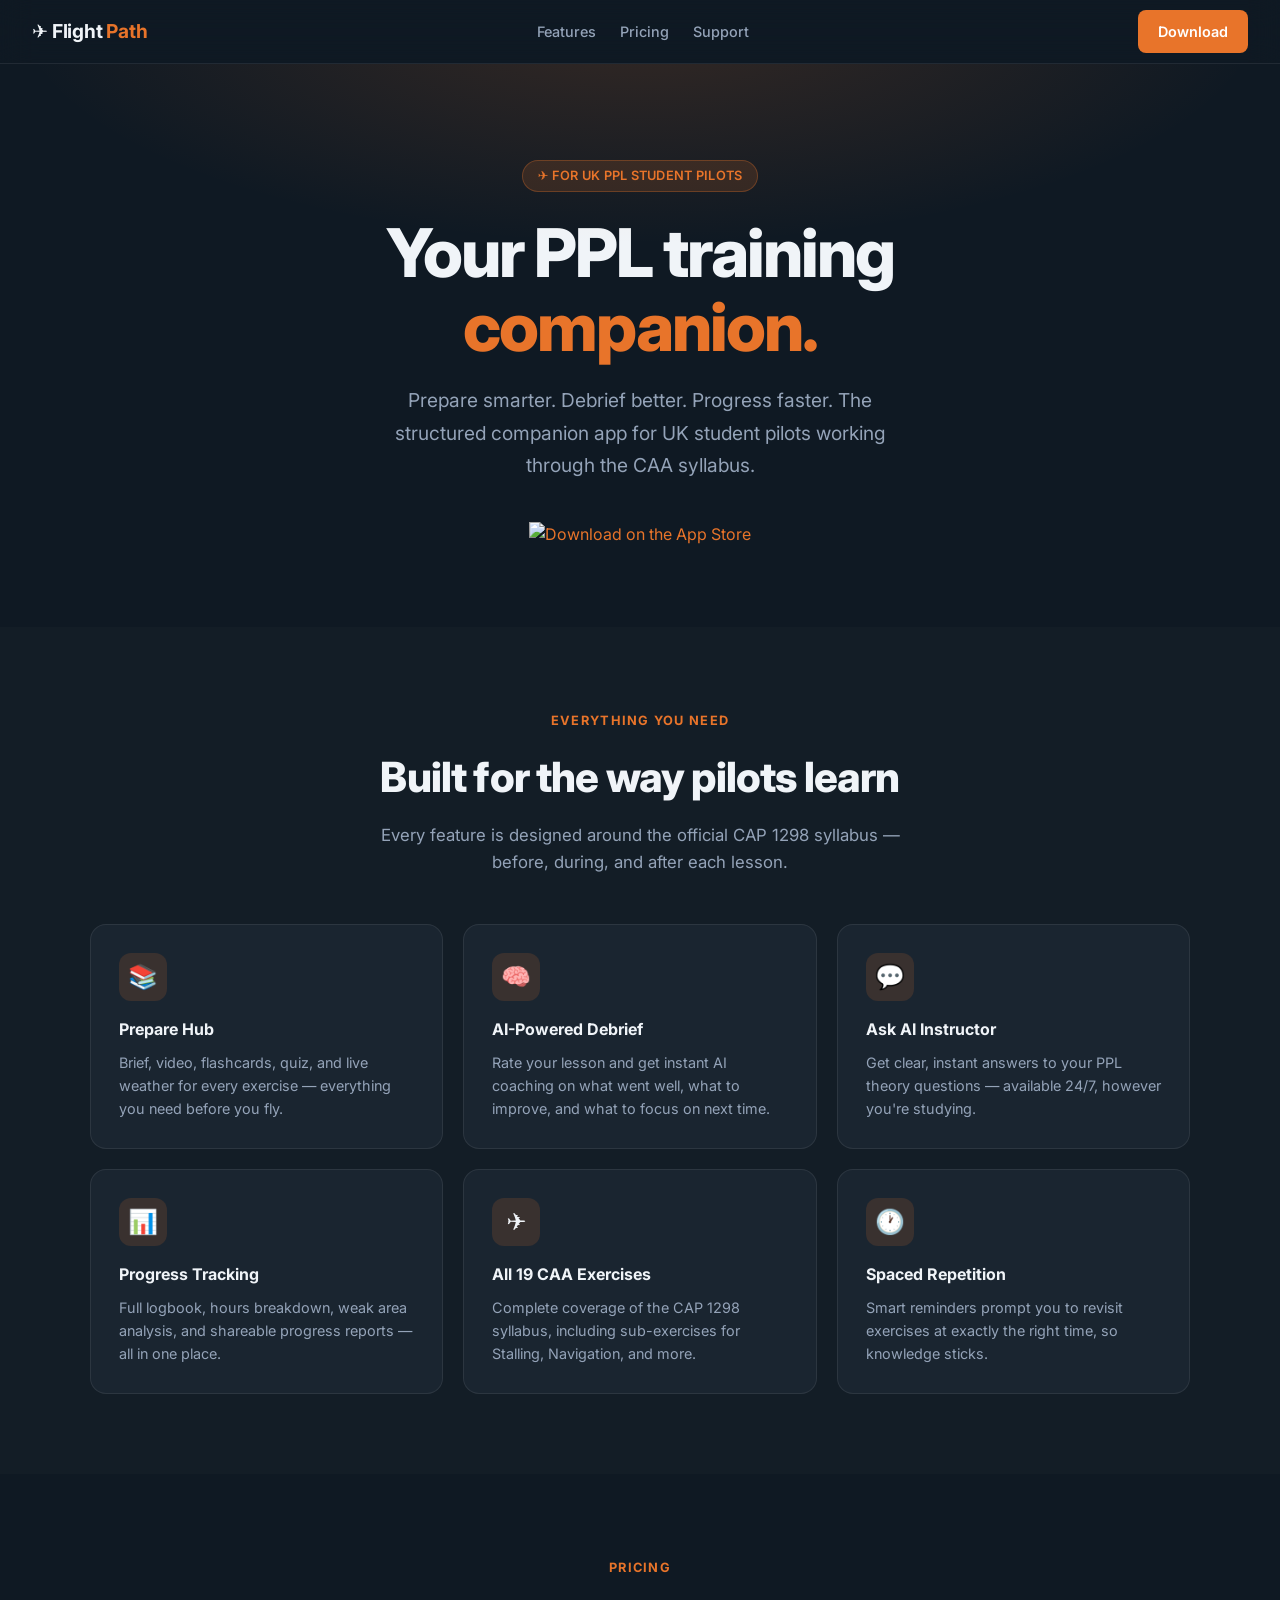
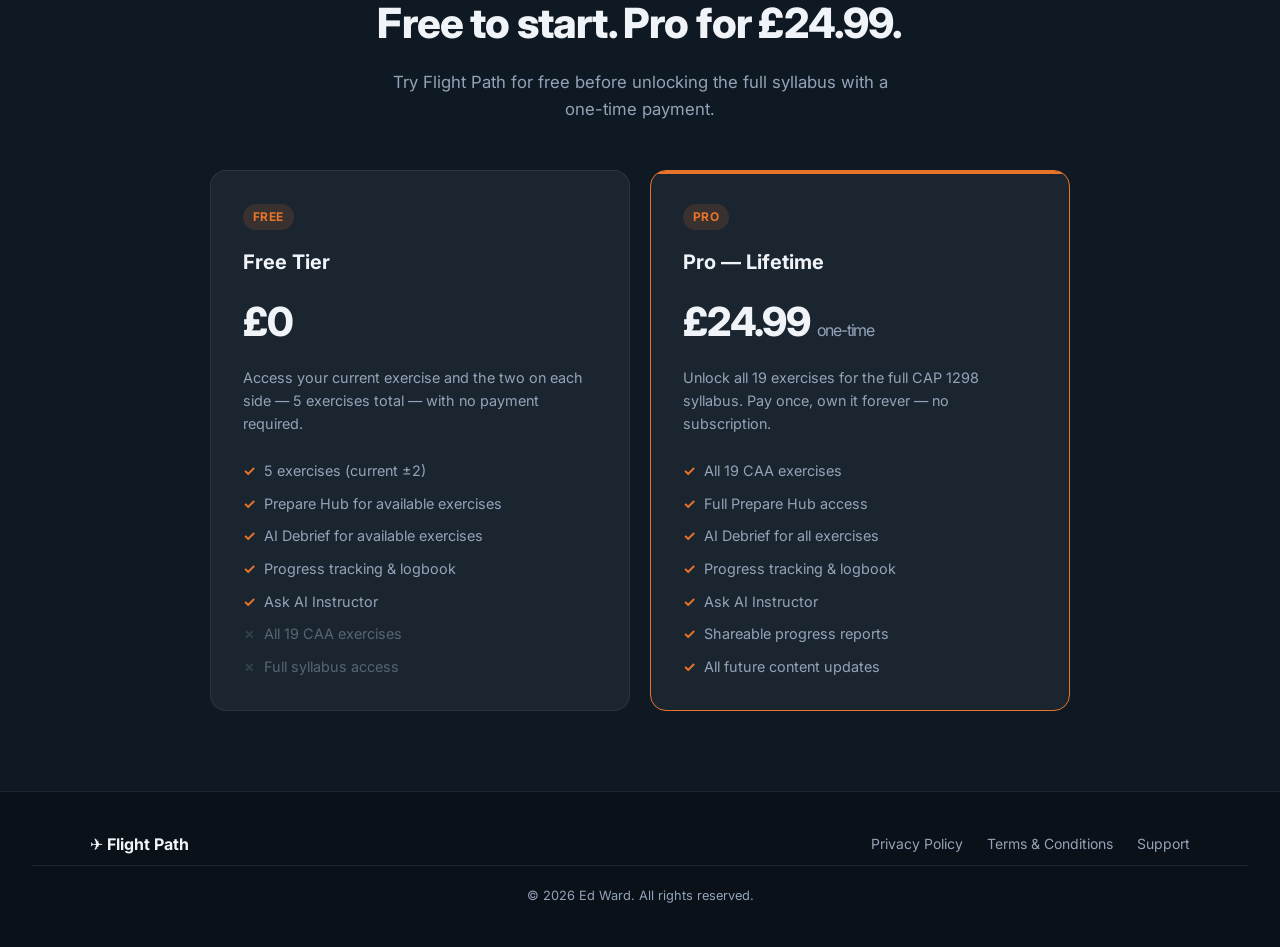
==== index.html @ ae114d5f "Initial website — landing page, privacy policy, terms, support Co-Authored-By: Claude Sonnet 4.6 <no" ====
<!DOCTYPE html>
<html lang="en">
<head>
  <meta charset="UTF-8">
  <meta name="viewport" content="width=device-width, initial-scale=1.0">
  <title>Flight Path — UK PPL Training Companion App</title>
  <meta name="description" content="The structured companion app for UK student pilots. Prepare smarter, debrief better, and progress faster through your PPL training.">
  <meta property="og:title" content="Flight Path — UK PPL Training Companion">
  <meta property="og:description" content="Prepare smarter. Debrief better. Progress faster. The app built for UK PPL student pilots.">
  <meta property="og:type" content="website">
  <meta property="og:url" content="https://getflightpath.app">
  <link rel="stylesheet" href="style.css">
</head>
<body>

  <!-- NAV -->
  <nav>
    <a href="/" class="nav-logo">&#9992; Flight <span>Path</span></a>
    <ul class="nav-links">
      <li><a href="#features">Features</a></li>
      <li><a href="#pricing">Pricing</a></li>
      <li><a href="support.html">Support</a></li>
    </ul>
    <div class="nav-actions">
      <a href="#" class="btn btn-primary">Download</a>
    </div>
  </nav>

  <!-- HERO -->
  <section class="hero">
    <div class="hero-badge">&#9992; For UK PPL Student Pilots</div>
    <h1>Your PPL training<br><em>companion.</em></h1>
    <p>Prepare smarter. Debrief better. Progress faster. The structured companion app for UK student pilots working through the CAA syllabus.</p>
    <div class="hero-actions">
      <a href="#" class="app-store-badge" aria-label="Download on the App Store">
        <img
          src="https://developer.apple.com/assets/elements/badges/download-on-the-app-store.svg"
          alt="Download on the App Store"
        >
      </a>
    </div>
  </section>

  <!-- FEATURES -->
  <section class="features" id="features">
    <div class="section-header">
      <span class="section-label">Everything you need</span>
      <h2>Built for the way pilots learn</h2>
      <p>Every feature is designed around the official CAP 1298 syllabus — before, during, and after each lesson.</p>
    </div>
    <div class="features-grid">

      <div class="feature-card">
        <div class="feature-icon">&#128218;</div>
        <h3>Prepare Hub</h3>
        <p>Brief, video, flashcards, quiz, and live weather for every exercise — everything you need before you fly.</p>
      </div>

      <div class="feature-card">
        <div class="feature-icon">&#129504;</div>
        <h3>AI-Powered Debrief</h3>
        <p>Rate your lesson and get instant AI coaching on what went well, what to improve, and what to focus on next time.</p>
      </div>

      <div class="feature-card">
        <div class="feature-icon">&#128172;</div>
        <h3>Ask AI Instructor</h3>
        <p>Get clear, instant answers to your PPL theory questions — available 24/7, however you're studying.</p>
      </div>

      <div class="feature-card">
        <div class="feature-icon">&#128202;</div>
        <h3>Progress Tracking</h3>
        <p>Full logbook, hours breakdown, weak area analysis, and shareable progress reports — all in one place.</p>
      </div>

      <div class="feature-card">
        <div class="feature-icon">&#9992;</div>
        <h3>All 19 CAA Exercises</h3>
        <p>Complete coverage of the CAP 1298 syllabus, including sub-exercises for Stalling, Navigation, and more.</p>
      </div>

      <div class="feature-card">
        <div class="feature-icon">&#128336;</div>
        <h3>Spaced Repetition</h3>
        <p>Smart reminders prompt you to revisit exercises at exactly the right time, so knowledge sticks.</p>
      </div>

    </div>
  </section>

  <!-- PRICING -->
  <section id="pricing">
    <div class="section-header">
      <span class="section-label">Pricing</span>
      <h2>Free to start. Pro for £24.99.</h2>
      <p>Try Flight Path for free before unlocking the full syllabus with a one-time payment.</p>
    </div>
    <div class="pricing-container">

      <div class="pricing-card">
        <div class="pricing-tag">Free</div>
        <h3>Free Tier</h3>
        <div class="pricing-price">£0 <span></span></div>
        <p class="pricing-desc">Access your current exercise and the two on each side — 5 exercises total — with no payment required.</p>
        <ul class="pricing-features">
          <li>5 exercises (current &#177;2)</li>
          <li>Prepare Hub for available exercises</li>
          <li>AI Debrief for available exercises</li>
          <li>Progress tracking &amp; logbook</li>
          <li>Ask AI Instructor</li>
          <li class="muted">All 19 CAA exercises</li>
          <li class="muted">Full syllabus access</li>
        </ul>
      </div>

      <div class="pricing-card featured">
        <div class="pricing-tag">Pro</div>
        <h3>Pro — Lifetime</h3>
        <div class="pricing-price">£24.99 <span>one-time</span></div>
        <p class="pricing-desc">Unlock all 19 exercises for the full CAP 1298 syllabus. Pay once, own it forever — no subscription.</p>
        <ul class="pricing-features">
          <li>All 19 CAA exercises</li>
          <li>Full Prepare Hub access</li>
          <li>AI Debrief for all exercises</li>
          <li>Progress tracking &amp; logbook</li>
          <li>Ask AI Instructor</li>
          <li>Shareable progress reports</li>
          <li>All future content updates</li>
        </ul>
      </div>

    </div>
  </section>

  <!-- FOOTER -->
  <footer>
    <div class="footer-inner">
      <a href="/" class="footer-logo">&#9992; Flight Path</a>
      <div class="footer-links">
        <a href="privacy.html">Privacy Policy</a>
        <a href="terms.html">Terms &amp; Conditions</a>
        <a href="support.html">Support</a>
      </div>
    </div>
    <p class="footer-copy">&#169; 2026 Ed Ward. All rights reserved.</p>
  </footer>

</body>
</html>
---- style.css ----
@import url('https://fonts.googleapis.com/css2?family=Inter:wght@300;400;500;600;700;800&display=swap');

*, *::before, *::after {
  box-sizing: border-box;
  margin: 0;
  padding: 0;
}

:root {
  --orange: #E8742A;
  --orange-light: #F0893D;
  --orange-dim: rgba(232, 116, 42, 0.15);
  --bg: #0F1923;
  --bg-card: #1A2530;
  --bg-card-hover: #1F2D3D;
  --text-primary: #F0F4F8;
  --text-secondary: #94A3B8;
  --border: rgba(255, 255, 255, 0.08);
  --radius-card: 16px;
  --radius-btn: 8px;
}

html {
  scroll-behavior: smooth;
}

body {
  font-family: 'Inter', system-ui, sans-serif;
  background-color: var(--bg);
  color: var(--text-primary);
  line-height: 1.6;
  -webkit-font-smoothing: antialiased;
}

a {
  color: var(--orange);
  text-decoration: none;
}

a:hover {
  text-decoration: underline;
}

/* ─── NAV ─────────────────────────────────────────────── */

nav {
  position: sticky;
  top: 0;
  z-index: 100;
  display: flex;
  align-items: center;
  justify-content: space-between;
  padding: 0 2rem;
  height: 64px;
  background: rgba(15, 25, 35, 0.8);
  backdrop-filter: blur(16px);
  -webkit-backdrop-filter: blur(16px);
  border-bottom: 1px solid var(--border);
}

.nav-logo {
  font-size: 1.2rem;
  font-weight: 700;
  color: var(--text-primary);
  text-decoration: none;
  letter-spacing: -0.01em;
}

.nav-logo span {
  color: var(--orange);
}

.nav-actions {
  display: flex;
  align-items: center;
  gap: 1rem;
}

.nav-links {
  display: flex;
  gap: 1.5rem;
  list-style: none;
}

.nav-links a {
  color: var(--text-secondary);
  font-size: 0.9rem;
  font-weight: 500;
  transition: color 0.2s;
  text-decoration: none;
}

.nav-links a:hover {
  color: var(--text-primary);
  text-decoration: none;
}

/* ─── BUTTONS ─────────────────────────────────────────── */

.btn {
  display: inline-flex;
  align-items: center;
  gap: 0.5rem;
  padding: 0.6rem 1.25rem;
  border-radius: var(--radius-btn);
  font-family: 'Inter', sans-serif;
  font-weight: 600;
  font-size: 0.9rem;
  cursor: pointer;
  transition: all 0.2s ease;
  text-decoration: none;
  border: none;
}

.btn-primary {
  background: var(--orange);
  color: #fff;
}

.btn-primary:hover {
  background: var(--orange-light);
  transform: translateY(-1px);
  text-decoration: none;
  color: #fff;
}

.btn-outline {
  background: transparent;
  color: var(--text-primary);
  border: 1px solid var(--border);
}

.btn-outline:hover {
  background: var(--bg-card);
  text-decoration: none;
}

/* ─── HERO ────────────────────────────────────────────── */

.hero {
  position: relative;
  padding: 6rem 2rem 5rem;
  text-align: center;
  overflow: hidden;
}

.hero::before {
  content: '';
  position: absolute;
  inset: 0;
  background: radial-gradient(ellipse 70% 60% at 50% -10%, rgba(232, 116, 42, 0.18) 0%, transparent 70%);
  pointer-events: none;
}

.hero-badge {
  display: inline-flex;
  align-items: center;
  gap: 0.4rem;
  background: var(--orange-dim);
  color: var(--orange);
  border: 1px solid rgba(232, 116, 42, 0.3);
  border-radius: 100px;
  padding: 0.3rem 0.9rem;
  font-size: 0.8rem;
  font-weight: 600;
  letter-spacing: 0.02em;
  text-transform: uppercase;
  margin-bottom: 1.5rem;
}

.hero h1 {
  font-size: clamp(2.4rem, 6vw, 4.2rem);
  font-weight: 800;
  letter-spacing: -0.03em;
  line-height: 1.1;
  margin-bottom: 1.25rem;
  color: var(--text-primary);
}

.hero h1 em {
  font-style: normal;
  color: var(--orange);
}

.hero p {
  font-size: clamp(1rem, 2.5vw, 1.2rem);
  color: var(--text-secondary);
  max-width: 540px;
  margin: 0 auto 2.5rem;
  line-height: 1.7;
}

.hero-actions {
  display: flex;
  align-items: center;
  justify-content: center;
  gap: 1rem;
  flex-wrap: wrap;
}

.app-store-badge {
  display: inline-block;
  transition: transform 0.2s, opacity 0.2s;
}

.app-store-badge:hover {
  transform: translateY(-2px);
  opacity: 0.9;
}

.app-store-badge img {
  height: 52px;
}

/* ─── SECTIONS ────────────────────────────────────────── */

section {
  padding: 5rem 2rem;
}

.section-header {
  text-align: center;
  margin-bottom: 3rem;
}

.section-label {
  display: inline-block;
  color: var(--orange);
  font-size: 0.8rem;
  font-weight: 700;
  letter-spacing: 0.1em;
  text-transform: uppercase;
  margin-bottom: 0.75rem;
}

.section-header h2 {
  font-size: clamp(1.8rem, 4vw, 2.6rem);
  font-weight: 800;
  letter-spacing: -0.02em;
  margin-bottom: 0.75rem;
}

.section-header p {
  color: var(--text-secondary);
  font-size: 1.05rem;
  max-width: 520px;
  margin: 0 auto;
}

/* ─── FEATURES ────────────────────────────────────────── */

.features {
  background: rgba(255, 255, 255, 0.015);
}

.features-grid {
  display: grid;
  grid-template-columns: repeat(3, 1fr);
  gap: 1.25rem;
  max-width: 1100px;
  margin: 0 auto;
}

.feature-card {
  background: var(--bg-card);
  border: 1px solid var(--border);
  border-radius: var(--radius-card);
  padding: 1.75rem;
  transition: background 0.2s, transform 0.2s, border-color 0.2s;
}

.feature-card:hover {
  background: var(--bg-card-hover);
  transform: translateY(-3px);
  border-color: rgba(232, 116, 42, 0.25);
}

.feature-icon {
  width: 48px;
  height: 48px;
  background: var(--orange-dim);
  border-radius: 12px;
  display: flex;
  align-items: center;
  justify-content: center;
  font-size: 1.5rem;
  margin-bottom: 1rem;
}

.feature-card h3 {
  font-size: 1rem;
  font-weight: 700;
  margin-bottom: 0.5rem;
  color: var(--text-primary);
}

.feature-card p {
  font-size: 0.9rem;
  color: var(--text-secondary);
  line-height: 1.6;
}

/* ─── PRICING ─────────────────────────────────────────── */

.pricing-container {
  max-width: 860px;
  margin: 0 auto;
  display: grid;
  grid-template-columns: 1fr 1fr;
  gap: 1.25rem;
}

.pricing-card {
  background: var(--bg-card);
  border: 1px solid var(--border);
  border-radius: var(--radius-card);
  padding: 2rem;
}

.pricing-card.featured {
  border-color: var(--orange);
  position: relative;
  overflow: hidden;
}

.pricing-card.featured::before {
  content: '';
  position: absolute;
  top: 0;
  left: 0;
  right: 0;
  height: 3px;
  background: var(--orange);
}

.pricing-tag {
  display: inline-block;
  background: var(--orange-dim);
  color: var(--orange);
  font-size: 0.75rem;
  font-weight: 700;
  padding: 0.2rem 0.6rem;
  border-radius: 100px;
  margin-bottom: 1rem;
  letter-spacing: 0.05em;
  text-transform: uppercase;
}

.pricing-card h3 {
  font-size: 1.25rem;
  font-weight: 700;
  margin-bottom: 0.25rem;
}

.pricing-price {
  font-size: 2.5rem;
  font-weight: 800;
  letter-spacing: -0.03em;
  color: var(--text-primary);
  margin: 0.75rem 0;
}

.pricing-price span {
  font-size: 1rem;
  font-weight: 400;
  color: var(--text-secondary);
}

.pricing-desc {
  color: var(--text-secondary);
  font-size: 0.9rem;
  margin-bottom: 1.5rem;
  line-height: 1.6;
}

.pricing-features {
  list-style: none;
  display: flex;
  flex-direction: column;
  gap: 0.6rem;
}

.pricing-features li {
  font-size: 0.9rem;
  color: var(--text-secondary);
  display: flex;
  align-items: center;
  gap: 0.5rem;
}

.pricing-features li::before {
  content: '✓';
  color: var(--orange);
  font-weight: 700;
  flex-shrink: 0;
}

.pricing-features li.muted::before {
  content: '✗';
  color: var(--text-secondary);
  opacity: 0.4;
}

.pricing-features li.muted {
  opacity: 0.5;
}

/* ─── FOOTER ──────────────────────────────────────────── */

footer {
  background: #0A1119;
  border-top: 1px solid var(--border);
  padding: 2.5rem 2rem;
}

.footer-inner {
  max-width: 1100px;
  margin: 0 auto;
  display: flex;
  align-items: center;
  justify-content: space-between;
  flex-wrap: wrap;
  gap: 1.25rem;
}

.footer-logo {
  font-size: 1rem;
  font-weight: 700;
  color: var(--text-primary);
  text-decoration: none;
}

.footer-links {
  display: flex;
  gap: 1.5rem;
  flex-wrap: wrap;
}

.footer-links a {
  color: var(--text-secondary);
  font-size: 0.875rem;
  text-decoration: none;
  transition: color 0.2s;
}

.footer-links a:hover {
  color: var(--text-primary);
}

.footer-copy {
  color: var(--text-secondary);
  font-size: 0.8rem;
  width: 100%;
  text-align: center;
  padding-top: 1.25rem;
  border-top: 1px solid var(--border);
  margin-top: 0.5rem;
}

/* ─── LEGAL PAGES ─────────────────────────────────────── */

.legal-page {
  max-width: 720px;
  margin: 0 auto;
  padding: 4rem 2rem 6rem;
}

.legal-page h1 {
  font-size: 2rem;
  font-weight: 800;
  letter-spacing: -0.02em;
  margin-bottom: 0.5rem;
}

.legal-page .last-updated {
  color: var(--text-secondary);
  font-size: 0.875rem;
  margin-bottom: 2.5rem;
  display: block;
}

.legal-page h2 {
  font-size: 1.15rem;
  font-weight: 700;
  margin: 2.25rem 0 0.75rem;
  color: var(--text-primary);
}

.legal-page p,
.legal-page li {
  font-size: 0.95rem;
  color: var(--text-secondary);
  line-height: 1.8;
  margin-bottom: 0.75rem;
}

.legal-page ul,
.legal-page ol {
  padding-left: 1.5rem;
}

.legal-page ul li,
.legal-page ol li {
  margin-bottom: 0.4rem;
}

.legal-page a {
  color: var(--orange);
}

/* ─── SUPPORT PAGE ────────────────────────────────────── */

.faq-list {
  display: flex;
  flex-direction: column;
  gap: 1rem;
  margin-top: 1.5rem;
}

.faq-item {
  background: var(--bg-card);
  border: 1px solid var(--border);
  border-radius: var(--radius-card);
  padding: 1.5rem;
}

.faq-item h3 {
  font-size: 0.95rem;
  font-weight: 600;
  color: var(--text-primary);
  margin-bottom: 0.5rem;
}

.faq-item p {
  font-size: 0.9rem;
  color: var(--text-secondary);
  line-height: 1.7;
  margin-bottom: 0;
}

/* ─── RESPONSIVE ──────────────────────────────────────── */

@media (max-width: 900px) {
  .features-grid {
    grid-template-columns: repeat(2, 1fr);
  }
}

@media (max-width: 640px) {
  nav {
    padding: 0 1.25rem;
  }

  .nav-links {
    display: none;
  }

  .hero {
    padding: 4rem 1.25rem 3.5rem;
  }

  section {
    padding: 3.5rem 1.25rem;
  }

  .features-grid {
    grid-template-columns: 1fr;
  }

  .pricing-container {
    grid-template-columns: 1fr;
  }

  .footer-inner {
    flex-direction: column;
    align-items: flex-start;
    gap: 1rem;
  }

  .legal-page {
    padding: 2.5rem 1.25rem 4rem;
  }
}
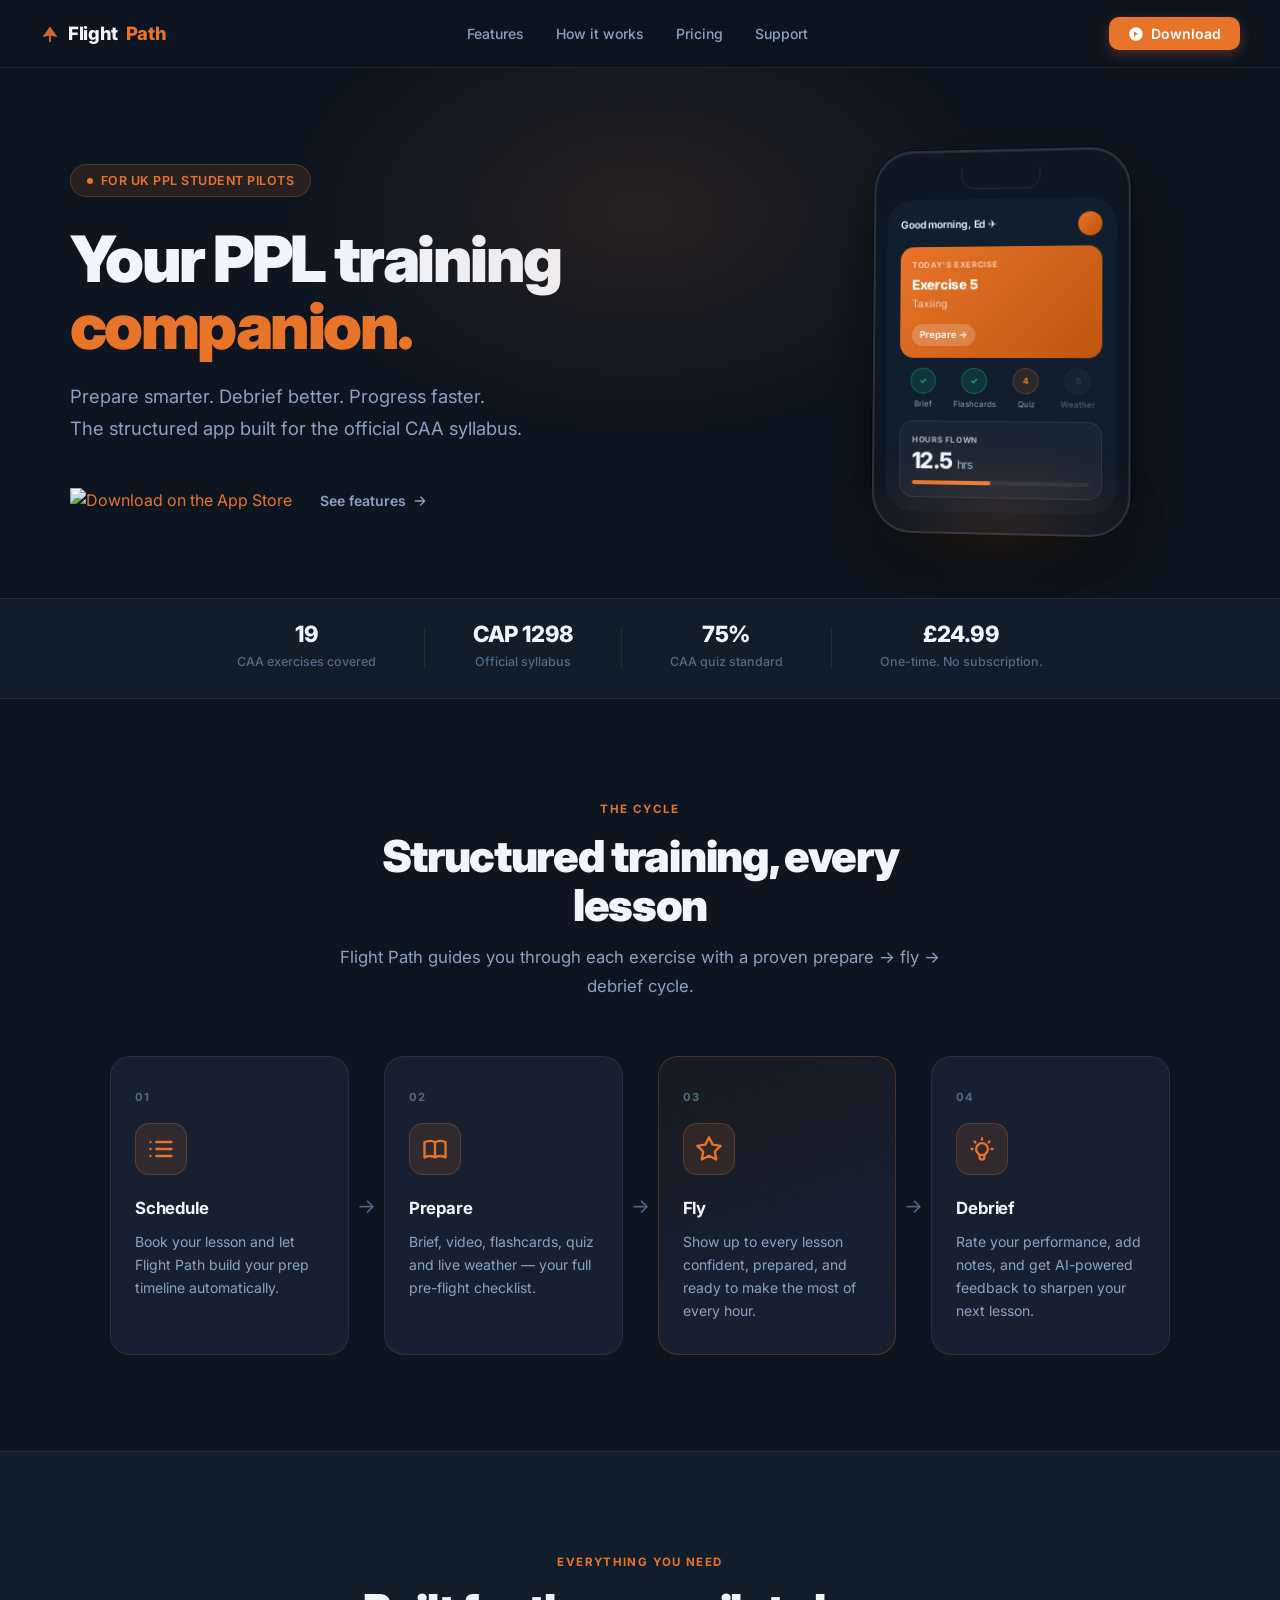
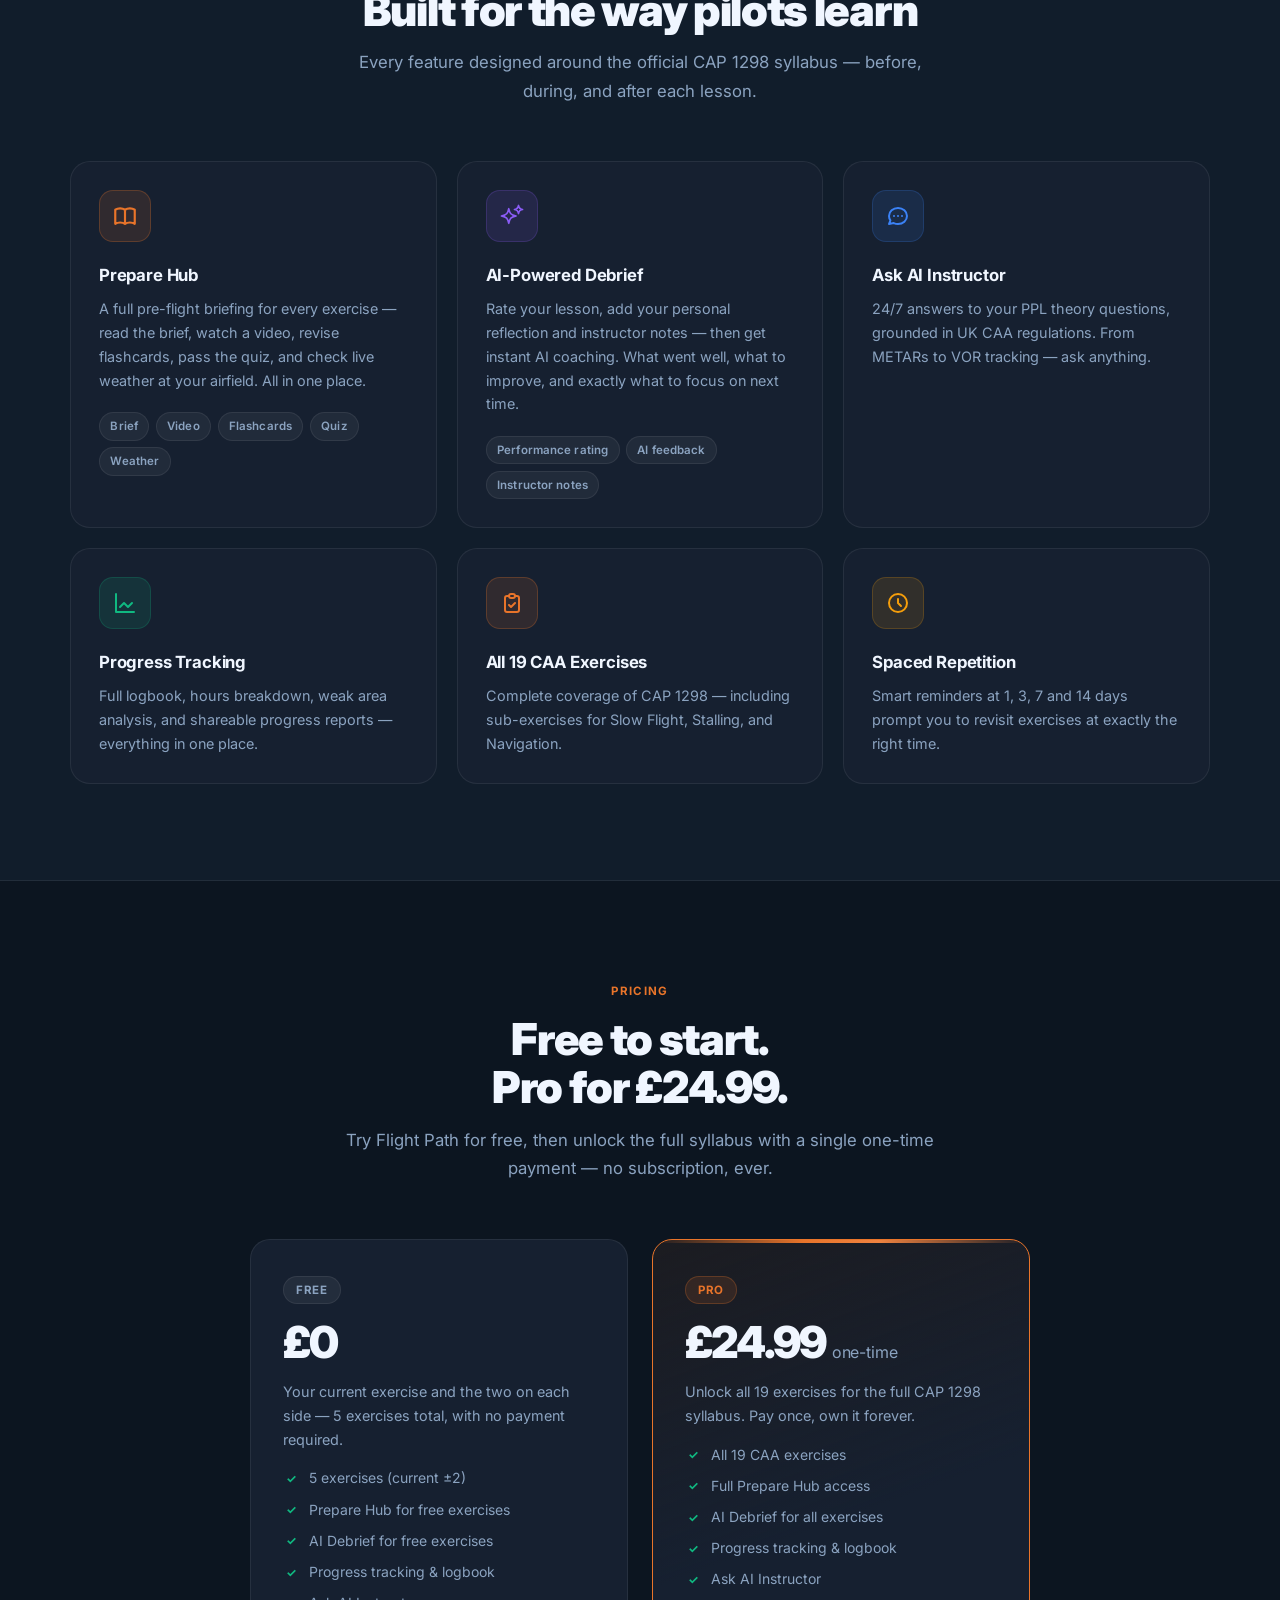
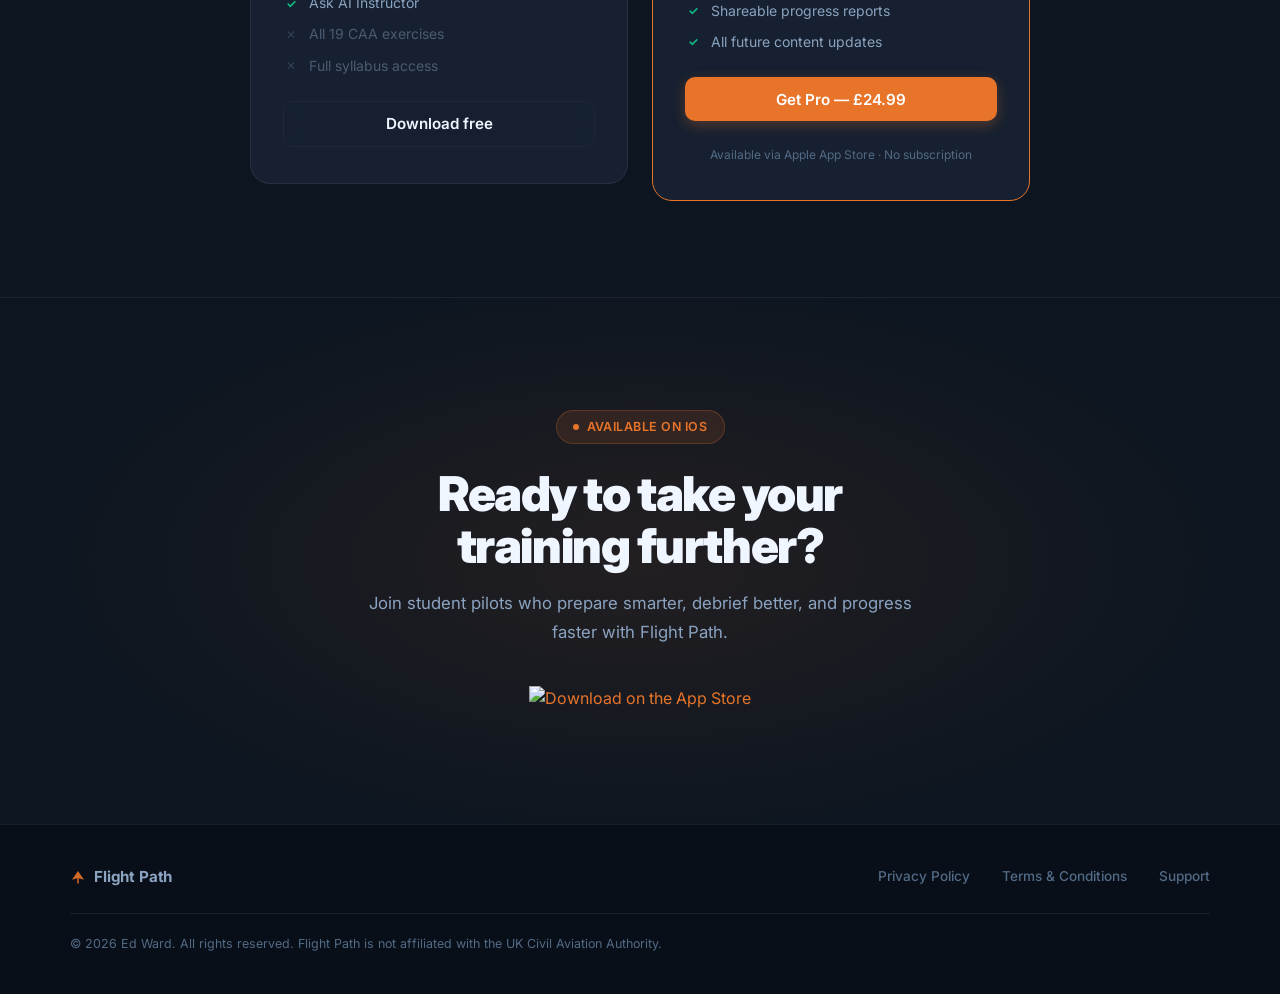
==== commit 5ab04125: "Redesign: premium landing page with phone mockup, stats bar, how-it-works, enhanced CSS Co-Authored-" ====
--- a/index.html
+++ b/index.html
@@ -4,146 +4,324 @@
   <meta charset="UTF-8">
   <meta name="viewport" content="width=device-width, initial-scale=1.0">
   <title>Flight Path — UK PPL Training Companion App</title>
-  <meta name="description" content="The structured companion app for UK student pilots. Prepare smarter, debrief better, and progress faster through your PPL training.">
+  <meta name="description" content="The structured companion app for UK PPL student pilots. Prepare smarter, debrief better, and progress faster through your CAA training.">
   <meta property="og:title" content="Flight Path — UK PPL Training Companion">
   <meta property="og:description" content="Prepare smarter. Debrief better. Progress faster. The app built for UK PPL student pilots.">
   <meta property="og:type" content="website">
   <meta property="og:url" content="https://getflightpath.app">
+  <link rel="preconnect" href="https://fonts.googleapis.com">
+  <link rel="preconnect" href="https://fonts.gstatic.com" crossorigin>
+  <link href="https://fonts.googleapis.com/css2?family=Inter:wght@300;400;500;600;700;800;900&display=swap" rel="stylesheet">
   <link rel="stylesheet" href="style.css">
 </head>
 <body>
 
-  <!-- NAV -->
+  <!-- ── NAV ─────────────────────────────────────────────── -->
   <nav>
-    <a href="/" class="nav-logo">&#9992; Flight <span>Path</span></a>
+    <a href="/" class="nav-logo">
+      <svg width="20" height="20" viewBox="0 0 24 24" fill="none" xmlns="http://www.w3.org/2000/svg"><path d="M21 16L12 3L3 16L12 13.5L21 16Z" fill="currentColor" opacity="0.9"/><path d="M12 13.5V21" stroke="currentColor" stroke-width="2" stroke-linecap="round"/></svg>
+      Flight<span>Path</span>
+    </a>
     <ul class="nav-links">
       <li><a href="#features">Features</a></li>
+      <li><a href="#how-it-works">How it works</a></li>
       <li><a href="#pricing">Pricing</a></li>
       <li><a href="support.html">Support</a></li>
     </ul>
     <div class="nav-actions">
-      <a href="#" class="btn btn-primary">Download</a>
+      <a href="#" class="btn btn-primary">
+        <svg width="16" height="16" viewBox="0 0 24 24" fill="none"><path d="M12 2C6.48 2 2 6.48 2 12s4.48 10 10 10 10-4.48 10-10S17.52 2 12 2zm-1 14H9V8l6 4-4 2z" fill="currentColor"/></svg>
+        Download
+      </a>
     </div>
   </nav>
 
-  <!-- HERO -->
+  <!-- ── HERO ────────────────────────────────────────────── -->
   <section class="hero">
-    <div class="hero-badge">&#9992; For UK PPL Student Pilots</div>
-    <h1>Your PPL training<br><em>companion.</em></h1>
-    <p>Prepare smarter. Debrief better. Progress faster. The structured companion app for UK student pilots working through the CAA syllabus.</p>
-    <div class="hero-actions">
-      <a href="#" class="app-store-badge" aria-label="Download on the App Store">
-        <img
-          src="https://developer.apple.com/assets/elements/badges/download-on-the-app-store.svg"
-          alt="Download on the App Store"
-        >
-      </a>
-    </div>
-  </section>
-
-  <!-- FEATURES -->
+    <div class="hero-glow"></div>
+    <div class="hero-inner">
+      <div class="hero-content">
+        <div class="hero-badge">
+          <span class="badge-dot"></span>
+          For UK PPL Student Pilots
+        </div>
+        <h1>Your PPL training<br><em>companion.</em></h1>
+        <p>Prepare smarter. Debrief better. Progress faster.<br>The structured app built for the official CAA syllabus.</p>
+        <div class="hero-actions">
+          <a href="#" class="app-store-badge" aria-label="Download on the App Store">
+            <img src="https://developer.apple.com/assets/elements/badges/download-on-the-app-store.svg" alt="Download on the App Store">
+          </a>
+          <a href="#features" class="btn btn-ghost">
+            See features
+            <svg width="16" height="16" viewBox="0 0 24 24" fill="none"><path d="M5 12h14M13 6l6 6-6 6" stroke="currentColor" stroke-width="2" stroke-linecap="round" stroke-linejoin="round"/></svg>
+          </a>
+        </div>
+      </div>
+      <div class="hero-phone">
+        <div class="phone-frame">
+          <div class="phone-notch"></div>
+          <div class="phone-screen">
+            <div class="phone-ui">
+              <div class="phone-header">
+                <span class="phone-greeting">Good morning, Ed ✈</span>
+                <div class="phone-avatar"></div>
+              </div>
+              <div class="phone-card orange">
+                <div class="phone-card-label">TODAY'S EXERCISE</div>
+                <div class="phone-card-title">Exercise 5</div>
+                <div class="phone-card-sub">Taxiing</div>
+                <div class="phone-pill">Prepare →</div>
+              </div>
+              <div class="phone-steps">
+                <div class="phone-step done">
+                  <div class="step-icon">✓</div>
+                  <span>Brief</span>
+                </div>
+                <div class="phone-step done">
+                  <div class="step-icon">✓</div>
+                  <span>Flashcards</span>
+                </div>
+                <div class="phone-step active">
+                  <div class="step-icon active">4</div>
+                  <span>Quiz</span>
+                </div>
+                <div class="phone-step">
+                  <div class="step-icon dim">5</div>
+                  <span>Weather</span>
+                </div>
+              </div>
+              <div class="phone-card dark">
+                <div class="phone-card-label">HOURS FLOWN</div>
+                <div class="phone-hours">12.5 <span>hrs</span></div>
+                <div class="phone-progress-bar"><div class="phone-progress-fill" style="width:45%"></div></div>
+              </div>
+            </div>
+          </div>
+        </div>
+        <div class="phone-glow"></div>
+      </div>
+    </div>
+  </section>
+
+  <!-- ── STATS BAR ───────────────────────────────────────── -->
+  <div class="stats-bar">
+    <div class="stats-inner">
+      <div class="stat">
+        <span class="stat-number">19</span>
+        <span class="stat-label">CAA exercises covered</span>
+      </div>
+      <div class="stat-divider"></div>
+      <div class="stat">
+        <span class="stat-number">CAP 1298</span>
+        <span class="stat-label">Official syllabus</span>
+      </div>
+      <div class="stat-divider"></div>
+      <div class="stat">
+        <span class="stat-number">75%</span>
+        <span class="stat-label">CAA quiz standard</span>
+      </div>
+      <div class="stat-divider"></div>
+      <div class="stat">
+        <span class="stat-number">£24.99</span>
+        <span class="stat-label">One-time. No subscription.</span>
+      </div>
+    </div>
+  </div>
+
+  <!-- ── HOW IT WORKS ────────────────────────────────────── -->
+  <section class="how-it-works" id="how-it-works">
+    <div class="section-header">
+      <span class="section-label">The cycle</span>
+      <h2>Structured training, every lesson</h2>
+      <p>Flight Path guides you through each exercise with a proven prepare → fly → debrief cycle.</p>
+    </div>
+    <div class="steps-row">
+      <div class="step-card">
+        <div class="step-number">01</div>
+        <div class="step-icon-wrap">
+          <svg width="28" height="28" viewBox="0 0 24 24" fill="none"><path d="M8 6h13M8 12h13M8 18h13M3 6h.01M3 12h.01M3 18h.01" stroke="currentColor" stroke-width="2" stroke-linecap="round"/></svg>
+        </div>
+        <h3>Schedule</h3>
+        <p>Book your lesson and let Flight Path build your prep timeline automatically.</p>
+      </div>
+      <div class="step-arrow">→</div>
+      <div class="step-card">
+        <div class="step-number">02</div>
+        <div class="step-icon-wrap">
+          <svg width="28" height="28" viewBox="0 0 24 24" fill="none"><path d="M12 6.25278V19.2528M12 6.25278C10.8321 5.47686 9.24649 5 7.5 5C5.75351 5 4.16789 5.47686 3 6.25278V19.2528C4.16789 18.4769 5.75351 18 7.5 18C9.24649 18 10.8321 18.4769 12 19.2528M12 6.25278C13.1679 5.47686 14.7535 5 16.5 5C18.2465 5 19.8321 5.47686 21 6.25278V19.2528C19.8321 18.4769 18.2465 18 16.5 18C14.7535 18 13.1679 18.4769 12 19.2528" stroke="currentColor" stroke-width="2" stroke-linecap="round" stroke-linejoin="round"/></svg>
+        </div>
+        <h3>Prepare</h3>
+        <p>Brief, video, flashcards, quiz and live weather — your full pre-flight checklist.</p>
+      </div>
+      <div class="step-arrow">→</div>
+      <div class="step-card highlighted">
+        <div class="step-number">03</div>
+        <div class="step-icon-wrap">
+          <svg width="28" height="28" viewBox="0 0 24 24" fill="none"><path d="M12 2L15.09 8.26L22 9.27L17 14.14L18.18 21.02L12 17.77L5.82 21.02L7 14.14L2 9.27L8.91 8.26L12 2Z" stroke="currentColor" stroke-width="2" stroke-linecap="round" stroke-linejoin="round"/></svg>
+        </div>
+        <h3>Fly</h3>
+        <p>Show up to every lesson confident, prepared, and ready to make the most of every hour.</p>
+      </div>
+      <div class="step-arrow">→</div>
+      <div class="step-card">
+        <div class="step-number">04</div>
+        <div class="step-icon-wrap">
+          <svg width="28" height="28" viewBox="0 0 24 24" fill="none"><path d="M9.663 17h4.673M12 3v1m6.364 1.636-.707.707M21 12h-1M4 12H3m3.343-5.657-.707-.707m2.828 9.9a5 5 0 117.072 0l-.548.547A3.374 3.374 0 0014 18.469V19a2 2 0 11-4 0v-.531c0-.895-.356-1.754-.988-2.386l-.548-.547z" stroke="currentColor" stroke-width="2" stroke-linecap="round" stroke-linejoin="round"/></svg>
+        </div>
+        <h3>Debrief</h3>
+        <p>Rate your performance, add notes, and get AI-powered feedback to sharpen your next lesson.</p>
+      </div>
+    </div>
+  </section>
+
+  <!-- ── FEATURES ────────────────────────────────────────── -->
   <section class="features" id="features">
     <div class="section-header">
       <span class="section-label">Everything you need</span>
       <h2>Built for the way pilots learn</h2>
-      <p>Every feature is designed around the official CAP 1298 syllabus — before, during, and after each lesson.</p>
+      <p>Every feature designed around the official CAP 1298 syllabus — before, during, and after each lesson.</p>
     </div>
     <div class="features-grid">
 
+      <div class="feature-card large">
+        <div class="feature-icon-wrap orange">
+          <svg width="26" height="26" viewBox="0 0 24 24" fill="none"><path d="M12 6.25278V19.2528M12 6.25278C10.8321 5.47686 9.24649 5 7.5 5C5.75351 5 4.16789 5.47686 3 6.25278V19.2528C4.16789 18.4769 5.75351 18 7.5 18C9.24649 18 10.8321 18.4769 12 19.2528M12 6.25278C13.1679 5.47686 14.7535 5 16.5 5C18.2465 5 19.8321 5.47686 21 6.25278V19.2528C19.8321 18.4769 18.2465 18 16.5 18C14.7535 18 13.1679 18.4769 12 19.2528" stroke="currentColor" stroke-width="2" stroke-linecap="round" stroke-linejoin="round"/></svg>
+        </div>
+        <h3>Prepare Hub</h3>
+        <p>A full pre-flight briefing for every exercise — read the brief, watch a video, revise flashcards, pass the quiz, and check live weather at your airfield. All in one place.</p>
+        <div class="feature-pills">
+          <span class="pill">Brief</span>
+          <span class="pill">Video</span>
+          <span class="pill">Flashcards</span>
+          <span class="pill">Quiz</span>
+          <span class="pill">Weather</span>
+        </div>
+      </div>
+
+      <div class="feature-card large">
+        <div class="feature-icon-wrap purple">
+          <svg width="26" height="26" viewBox="0 0 24 24" fill="none"><path d="M9.813 15.904L9 18.75l-.813-2.846a4.5 4.5 0 00-3.09-3.09L2.25 12l2.846-.813a4.5 4.5 0 003.09-3.09L9 5.25l.813 2.846a4.5 4.5 0 003.09 3.09L15.75 12l-2.846.813a4.5 4.5 0 00-3.09 3.09z" stroke="currentColor" stroke-width="1.5" stroke-linecap="round" stroke-linejoin="round"/><path d="M18.259 8.715L18 9.75l-.259-1.035a3.375 3.375 0 00-2.455-2.456L14.25 6l1.036-.259a3.375 3.375 0 002.455-2.456L18 2.25l.259 1.035a3.375 3.375 0 002.456 2.456L21.75 6l-1.035.259a3.375 3.375 0 00-2.456 2.456z" stroke="currentColor" stroke-width="1.5" stroke-linecap="round" stroke-linejoin="round"/></svg>
+        </div>
+        <h3>AI-Powered Debrief</h3>
+        <p>Rate your lesson, add your personal reflection and instructor notes — then get instant AI coaching. What went well, what to improve, and exactly what to focus on next time.</p>
+        <div class="feature-pills">
+          <span class="pill">Performance rating</span>
+          <span class="pill">AI feedback</span>
+          <span class="pill">Instructor notes</span>
+        </div>
+      </div>
+
       <div class="feature-card">
-        <div class="feature-icon">&#128218;</div>
-        <h3>Prepare Hub</h3>
-        <p>Brief, video, flashcards, quiz, and live weather for every exercise — everything you need before you fly.</p>
+        <div class="feature-icon-wrap blue">
+          <svg width="24" height="24" viewBox="0 0 24 24" fill="none"><path d="M8 12h.01M12 12h.01M16 12h.01M21 12c0 4.418-4.03 8-9 8a9.863 9.863 0 01-4.255-.949L3 20l1.395-3.72C3.512 15.042 3 13.574 3 12c0-4.418 4.03-8 9-8s9 3.582 9 8z" stroke="currentColor" stroke-width="2" stroke-linecap="round" stroke-linejoin="round"/></svg>
+        </div>
+        <h3>Ask AI Instructor</h3>
+        <p>24/7 answers to your PPL theory questions, grounded in UK CAA regulations. From METARs to VOR tracking — ask anything.</p>
       </div>
 
       <div class="feature-card">
-        <div class="feature-icon">&#129504;</div>
-        <h3>AI-Powered Debrief</h3>
-        <p>Rate your lesson and get instant AI coaching on what went well, what to improve, and what to focus on next time.</p>
+        <div class="feature-icon-wrap green">
+          <svg width="24" height="24" viewBox="0 0 24 24" fill="none"><path d="M3 3v18h18M7 16l4-4 4 4 4-4" stroke="currentColor" stroke-width="2" stroke-linecap="round" stroke-linejoin="round"/></svg>
+        </div>
+        <h3>Progress Tracking</h3>
+        <p>Full logbook, hours breakdown, weak area analysis, and shareable progress reports — everything in one place.</p>
       </div>
 
       <div class="feature-card">
-        <div class="feature-icon">&#128172;</div>
-        <h3>Ask AI Instructor</h3>
-        <p>Get clear, instant answers to your PPL theory questions — available 24/7, however you're studying.</p>
+        <div class="feature-icon-wrap orange">
+          <svg width="24" height="24" viewBox="0 0 24 24" fill="none"><path d="M9 5H7a2 2 0 00-2 2v12a2 2 0 002 2h10a2 2 0 002-2V7a2 2 0 00-2-2h-2M9 5a2 2 0 002 2h2a2 2 0 002-2M9 5a2 2 0 012-2h2a2 2 0 012 2m-6 9l2 2 4-4" stroke="currentColor" stroke-width="2" stroke-linecap="round" stroke-linejoin="round"/></svg>
+        </div>
+        <h3>All 19 CAA Exercises</h3>
+        <p>Complete coverage of CAP 1298 — including sub-exercises for Slow Flight, Stalling, and Navigation.</p>
       </div>
 
       <div class="feature-card">
-        <div class="feature-icon">&#128202;</div>
-        <h3>Progress Tracking</h3>
-        <p>Full logbook, hours breakdown, weak area analysis, and shareable progress reports — all in one place.</p>
-      </div>
-
-      <div class="feature-card">
-        <div class="feature-icon">&#9992;</div>
-        <h3>All 19 CAA Exercises</h3>
-        <p>Complete coverage of the CAP 1298 syllabus, including sub-exercises for Stalling, Navigation, and more.</p>
-      </div>
-
-      <div class="feature-card">
-        <div class="feature-icon">&#128336;</div>
+        <div class="feature-icon-wrap amber">
+          <svg width="24" height="24" viewBox="0 0 24 24" fill="none"><path d="M12 8v4l3 3m6-3a9 9 0 11-18 0 9 9 0 0118 0z" stroke="currentColor" stroke-width="2" stroke-linecap="round" stroke-linejoin="round"/></svg>
+        </div>
         <h3>Spaced Repetition</h3>
-        <p>Smart reminders prompt you to revisit exercises at exactly the right time, so knowledge sticks.</p>
-      </div>
-
-    </div>
-  </section>
-
-  <!-- PRICING -->
-  <section id="pricing">
+        <p>Smart reminders at 1, 3, 7 and 14 days prompt you to revisit exercises at exactly the right time.</p>
+      </div>
+
+    </div>
+  </section>
+
+  <!-- ── PRICING ─────────────────────────────────────────── -->
+  <section id="pricing" class="pricing-section">
     <div class="section-header">
       <span class="section-label">Pricing</span>
-      <h2>Free to start. Pro for £24.99.</h2>
-      <p>Try Flight Path for free before unlocking the full syllabus with a one-time payment.</p>
+      <h2>Free to start.<br>Pro for £24.99.</h2>
+      <p>Try Flight Path for free, then unlock the full syllabus with a single one-time payment — no subscription, ever.</p>
     </div>
     <div class="pricing-container">
 
       <div class="pricing-card">
-        <div class="pricing-tag">Free</div>
-        <h3>Free Tier</h3>
-        <div class="pricing-price">£0 <span></span></div>
-        <p class="pricing-desc">Access your current exercise and the two on each side — 5 exercises total — with no payment required.</p>
+        <div class="pricing-tag free-tag">Free</div>
+        <div class="pricing-price">£0</div>
+        <p class="pricing-desc">Your current exercise and the two on each side — 5 exercises total, with no payment required.</p>
         <ul class="pricing-features">
-          <li>5 exercises (current &#177;2)</li>
-          <li>Prepare Hub for available exercises</li>
-          <li>AI Debrief for available exercises</li>
-          <li>Progress tracking &amp; logbook</li>
-          <li>Ask AI Instructor</li>
-          <li class="muted">All 19 CAA exercises</li>
-          <li class="muted">Full syllabus access</li>
+          <li class="check">5 exercises (current ±2)</li>
+          <li class="check">Prepare Hub for free exercises</li>
+          <li class="check">AI Debrief for free exercises</li>
+          <li class="check">Progress tracking &amp; logbook</li>
+          <li class="check">Ask AI Instructor</li>
+          <li class="cross">All 19 CAA exercises</li>
+          <li class="cross">Full syllabus access</li>
         </ul>
+        <a href="#" class="btn btn-outline btn-full">Download free</a>
       </div>
 
       <div class="pricing-card featured">
-        <div class="pricing-tag">Pro</div>
-        <h3>Pro — Lifetime</h3>
-        <div class="pricing-price">£24.99 <span>one-time</span></div>
-        <p class="pricing-desc">Unlock all 19 exercises for the full CAP 1298 syllabus. Pay once, own it forever — no subscription.</p>
+        <div class="pricing-shine"></div>
+        <div class="pricing-tag pro-tag">Pro</div>
+        <div class="pricing-price">£24.99 <span class="pricing-once">one-time</span></div>
+        <p class="pricing-desc">Unlock all 19 exercises for the full CAP 1298 syllabus. Pay once, own it forever.</p>
         <ul class="pricing-features">
-          <li>All 19 CAA exercises</li>
-          <li>Full Prepare Hub access</li>
-          <li>AI Debrief for all exercises</li>
-          <li>Progress tracking &amp; logbook</li>
-          <li>Ask AI Instructor</li>
-          <li>Shareable progress reports</li>
-          <li>All future content updates</li>
+          <li class="check">All 19 CAA exercises</li>
+          <li class="check">Full Prepare Hub access</li>
+          <li class="check">AI Debrief for all exercises</li>
+          <li class="check">Progress tracking &amp; logbook</li>
+          <li class="check">Ask AI Instructor</li>
+          <li class="check">Shareable progress reports</li>
+          <li class="check">All future content updates</li>
         </ul>
-      </div>
-
-    </div>
-  </section>
-
-  <!-- FOOTER -->
+        <a href="#" class="btn btn-primary btn-full">Get Pro — £24.99</a>
+        <p class="pricing-small">Available via Apple App Store · No subscription</p>
+      </div>
+
+    </div>
+  </section>
+
+  <!-- ── CTA ────────────────────────────────────────────── -->
+  <section class="cta-section">
+    <div class="cta-glow"></div>
+    <div class="cta-inner">
+      <div class="hero-badge" style="margin: 0 auto 1.5rem;">
+        <span class="badge-dot"></span>
+        Available on iOS
+      </div>
+      <h2>Ready to take your training further?</h2>
+      <p>Join student pilots who prepare smarter, debrief better, and progress faster with Flight Path.</p>
+      <a href="#" class="app-store-badge" aria-label="Download on the App Store">
+        <img src="https://developer.apple.com/assets/elements/badges/download-on-the-app-store.svg" alt="Download on the App Store">
+      </a>
+    </div>
+  </section>
+
+  <!-- ── FOOTER ──────────────────────────────────────────── -->
   <footer>
     <div class="footer-inner">
-      <a href="/" class="footer-logo">&#9992; Flight Path</a>
+      <a href="/" class="footer-logo">
+        <svg width="16" height="16" viewBox="0 0 24 24" fill="none"><path d="M21 16L12 3L3 16L12 13.5L21 16Z" fill="currentColor" opacity="0.9"/><path d="M12 13.5V21" stroke="currentColor" stroke-width="2" stroke-linecap="round"/></svg>
+        Flight Path
+      </a>
       <div class="footer-links">
         <a href="privacy.html">Privacy Policy</a>
         <a href="terms.html">Terms &amp; Conditions</a>
         <a href="support.html">Support</a>
       </div>
     </div>
-    <p class="footer-copy">&#169; 2026 Ed Ward. All rights reserved.</p>
+    <p class="footer-copy">© 2026 Ed Ward. All rights reserved. Flight Path is not affiliated with the UK Civil Aviation Authority.</p>
   </footer>
 
 </body>
--- a/style.css
+++ b/style.css
@@ -1,4 +1,4 @@
-@import url('https://fonts.googleapis.com/css2?family=Inter:wght@300;400;500;600;700;800&display=swap');
+@import url('https://fonts.googleapis.com/css2?family=Inter:ital,wght@0,300;0,400;0,500;0,600;0,700;0,800;0,900;1,400&display=swap');
 
 *, *::before, *::after {
   box-sizing: border-box;
@@ -7,41 +7,48 @@
 }
 
 :root {
-  --orange: #E8742A;
-  --orange-light: #F0893D;
-  --orange-dim: rgba(232, 116, 42, 0.15);
-  --bg: #0F1923;
-  --bg-card: #1A2530;
-  --bg-card-hover: #1F2D3D;
-  --text-primary: #F0F4F8;
-  --text-secondary: #94A3B8;
-  --border: rgba(255, 255, 255, 0.08);
-  --radius-card: 16px;
-  --radius-btn: 8px;
-}
-
-html {
-  scroll-behavior: smooth;
-}
+  --orange:        #E8742A;
+  --orange-light:  #F08340;
+  --orange-dim:    rgba(232, 116, 42, 0.12);
+  --orange-border: rgba(232, 116, 42, 0.25);
+  --purple:        #8B5CF6;
+  --purple-dim:    rgba(139, 92, 246, 0.12);
+  --blue:          #3B82F6;
+  --blue-dim:      rgba(59, 130, 246, 0.12);
+  --green:         #10B981;
+  --green-dim:     rgba(16, 185, 129, 0.12);
+  --amber:         #F59E0B;
+  --amber-dim:     rgba(245, 158, 11, 0.12);
+  --bg:            #0C1520;
+  --bg-2:          #111D2B;
+  --bg-card:       #162030;
+  --bg-card-hover: #1C2A3E;
+  --text-1:        #F0F6FF;
+  --text-2:        #8BA3C0;
+  --text-3:        #526A85;
+  --border:        rgba(255, 255, 255, 0.07);
+  --border-2:      rgba(255, 255, 255, 0.04);
+  --radius-card:   20px;
+  --radius-btn:    10px;
+  --max-w:         1140px;
+}
+
+html { scroll-behavior: smooth; }
 
 body {
   font-family: 'Inter', system-ui, sans-serif;
   background-color: var(--bg);
-  color: var(--text-primary);
+  color: var(--text-1);
   line-height: 1.6;
   -webkit-font-smoothing: antialiased;
-}
-
-a {
-  color: var(--orange);
-  text-decoration: none;
-}
-
-a:hover {
-  text-decoration: underline;
-}
-
-/* ─── NAV ─────────────────────────────────────────────── */
+  -moz-osx-font-smoothing: grayscale;
+  overflow-x: hidden;
+}
+
+a { color: var(--orange); text-decoration: none; }
+a:hover { text-decoration: underline; }
+
+/* ─── NAV ───────────────────────────────────────────────── */
 
 nav {
   position: sticky;
@@ -50,214 +57,526 @@
   display: flex;
   align-items: center;
   justify-content: space-between;
-  padding: 0 2rem;
-  height: 64px;
-  background: rgba(15, 25, 35, 0.8);
-  backdrop-filter: blur(16px);
-  -webkit-backdrop-filter: blur(16px);
+  padding: 0 2.5rem;
+  height: 68px;
+  background: rgba(12, 21, 32, 0.85);
+  backdrop-filter: blur(20px);
+  -webkit-backdrop-filter: blur(20px);
   border-bottom: 1px solid var(--border);
 }
 
 .nav-logo {
-  font-size: 1.2rem;
-  font-weight: 700;
-  color: var(--text-primary);
+  display: flex;
+  align-items: center;
+  gap: 0.5rem;
+  font-size: 1.15rem;
+  font-weight: 800;
+  color: var(--text-1);
   text-decoration: none;
-  letter-spacing: -0.01em;
-}
-
-.nav-logo span {
-  color: var(--orange);
-}
-
-.nav-actions {
-  display: flex;
-  align-items: center;
-  gap: 1rem;
-}
+  letter-spacing: -0.02em;
+}
+.nav-logo svg { color: var(--orange); }
+.nav-logo span { color: var(--orange); }
 
 .nav-links {
   display: flex;
-  gap: 1.5rem;
+  gap: 2rem;
   list-style: none;
 }
-
 .nav-links a {
-  color: var(--text-secondary);
-  font-size: 0.9rem;
+  color: var(--text-2);
+  font-size: 0.875rem;
   font-weight: 500;
-  transition: color 0.2s;
+  transition: color 0.15s;
   text-decoration: none;
 }
-
-.nav-links a:hover {
-  color: var(--text-primary);
-  text-decoration: none;
-}
-
-/* ─── BUTTONS ─────────────────────────────────────────── */
+.nav-links a:hover { color: var(--text-1); text-decoration: none; }
+
+/* ─── BUTTONS ───────────────────────────────────────────── */
 
 .btn {
   display: inline-flex;
   align-items: center;
-  gap: 0.5rem;
-  padding: 0.6rem 1.25rem;
+  gap: 0.4rem;
+  padding: 0.55rem 1.2rem;
   border-radius: var(--radius-btn);
   font-family: 'Inter', sans-serif;
+  font-size: 0.875rem;
   font-weight: 600;
-  font-size: 0.9rem;
   cursor: pointer;
   transition: all 0.2s ease;
   text-decoration: none;
   border: none;
+  line-height: 1;
 }
 
 .btn-primary {
   background: var(--orange);
   color: #fff;
-}
-
+  box-shadow: 0 4px 14px rgba(232, 116, 42, 0.3);
+}
 .btn-primary:hover {
   background: var(--orange-light);
   transform: translateY(-1px);
+  box-shadow: 0 6px 20px rgba(232, 116, 42, 0.4);
   text-decoration: none;
   color: #fff;
 }
 
 .btn-outline {
   background: transparent;
-  color: var(--text-primary);
-  border: 1px solid var(--border);
-}
-
+  color: var(--text-1);
+  border: 1px solid var(--border-2);
+  backdrop-filter: blur(8px);
+}
 .btn-outline:hover {
   background: var(--bg-card);
+  border-color: var(--border);
   text-decoration: none;
-}
-
-/* ─── HERO ────────────────────────────────────────────── */
+  color: var(--text-1);
+}
+
+.btn-ghost {
+  background: transparent;
+  color: var(--text-2);
+  padding: 0.55rem 0.5rem;
+}
+.btn-ghost:hover { color: var(--text-1); text-decoration: none; }
+
+.btn-full { width: 100%; justify-content: center; padding: 0.9rem 1.5rem; font-size: 0.95rem; }
+
+/* ─── HERO ──────────────────────────────────────────────── */
 
 .hero {
   position: relative;
-  padding: 6rem 2rem 5rem;
-  text-align: center;
+  padding: 5rem 2.5rem 4rem;
   overflow: hidden;
 }
 
-.hero::before {
-  content: '';
+.hero-glow {
   position: absolute;
-  inset: 0;
-  background: radial-gradient(ellipse 70% 60% at 50% -10%, rgba(232, 116, 42, 0.18) 0%, transparent 70%);
+  top: -20%;
+  left: 50%;
+  transform: translateX(-50%);
+  width: 800px;
+  height: 500px;
+  background: radial-gradient(ellipse at center, rgba(232, 116, 42, 0.12) 0%, transparent 65%);
   pointer-events: none;
 }
+
+.hero-inner {
+  max-width: var(--max-w);
+  margin: 0 auto;
+  display: grid;
+  grid-template-columns: 1fr 420px;
+  gap: 4rem;
+  align-items: center;
+}
+
+.hero-content { max-width: 560px; }
 
 .hero-badge {
   display: inline-flex;
   align-items: center;
-  gap: 0.4rem;
+  gap: 0.5rem;
   background: var(--orange-dim);
   color: var(--orange);
-  border: 1px solid rgba(232, 116, 42, 0.3);
+  border: 1px solid var(--orange-border);
   border-radius: 100px;
-  padding: 0.3rem 0.9rem;
-  font-size: 0.8rem;
+  padding: 0.35rem 1rem;
+  font-size: 0.78rem;
   font-weight: 600;
-  letter-spacing: 0.02em;
+  letter-spacing: 0.04em;
   text-transform: uppercase;
-  margin-bottom: 1.5rem;
-}
-
-.hero h1 {
-  font-size: clamp(2.4rem, 6vw, 4.2rem);
-  font-weight: 800;
-  letter-spacing: -0.03em;
-  line-height: 1.1;
+  margin-bottom: 1.75rem;
+}
+
+.badge-dot {
+  width: 6px;
+  height: 6px;
+  background: var(--orange);
+  border-radius: 50%;
+  animation: pulse 2s ease-in-out infinite;
+}
+@keyframes pulse {
+  0%, 100% { opacity: 1; transform: scale(1); }
+  50% { opacity: 0.5; transform: scale(0.8); }
+}
+
+.hero-content h1 {
+  font-size: clamp(2.6rem, 5vw, 4rem);
+  font-weight: 900;
+  letter-spacing: -0.04em;
+  line-height: 1.05;
   margin-bottom: 1.25rem;
-  color: var(--text-primary);
-}
-
-.hero h1 em {
+  color: var(--text-1);
+}
+.hero-content h1 em {
   font-style: normal;
   color: var(--orange);
-}
-
-.hero p {
-  font-size: clamp(1rem, 2.5vw, 1.2rem);
-  color: var(--text-secondary);
-  max-width: 540px;
-  margin: 0 auto 2.5rem;
-  line-height: 1.7;
+  position: relative;
+}
+
+.hero-content p {
+  font-size: clamp(1rem, 2vw, 1.15rem);
+  color: var(--text-2);
+  line-height: 1.75;
+  margin-bottom: 2.5rem;
 }
 
 .hero-actions {
   display: flex;
   align-items: center;
+  gap: 1.25rem;
+  flex-wrap: wrap;
+}
+
+.app-store-badge { display: inline-block; transition: transform 0.2s, opacity 0.2s; }
+.app-store-badge:hover { transform: translateY(-2px); opacity: 0.88; text-decoration: none; }
+.app-store-badge img { height: 50px; }
+
+/* ─── PHONE MOCKUP ──────────────────────────────────────── */
+
+.hero-phone {
+  position: relative;
+  display: flex;
   justify-content: center;
-  gap: 1rem;
+}
+
+.phone-glow {
+  position: absolute;
+  bottom: -40px;
+  left: 50%;
+  transform: translateX(-50%);
+  width: 300px;
+  height: 120px;
+  background: radial-gradient(ellipse at center, rgba(232, 116, 42, 0.18) 0%, transparent 70%);
+  pointer-events: none;
+  filter: blur(20px);
+}
+
+.phone-frame {
+  width: 260px;
+  background: #0D1824;
+  border-radius: 40px;
+  border: 2px solid rgba(255,255,255,0.12);
+  box-shadow:
+    0 0 0 1px rgba(0,0,0,0.5),
+    0 32px 64px rgba(0,0,0,0.6),
+    inset 0 1px 0 rgba(255,255,255,0.08);
+  padding: 16px 12px 20px;
+  position: relative;
+  transform: perspective(1200px) rotateY(-8deg) rotateX(2deg);
+}
+
+.phone-notch {
+  width: 80px;
+  height: 22px;
+  background: #0D1824;
+  border-radius: 0 0 14px 14px;
+  margin: 0 auto 10px;
+  border: 1.5px solid rgba(255,255,255,0.08);
+  border-top: none;
+}
+
+.phone-screen {
+  background: #111E2D;
+  border-radius: 26px;
+  overflow: hidden;
+  padding: 14px;
+}
+
+.phone-ui { display: flex; flex-direction: column; gap: 10px; }
+
+.phone-header {
+  display: flex;
+  align-items: center;
+  justify-content: space-between;
+}
+.phone-greeting {
+  font-size: 0.65rem;
+  font-weight: 600;
+  color: var(--text-1);
+  letter-spacing: -0.01em;
+}
+.phone-avatar {
+  width: 24px;
+  height: 24px;
+  border-radius: 50%;
+  background: linear-gradient(135deg, var(--orange) 0%, #C0520A 100%);
+}
+
+.phone-card {
+  border-radius: 14px;
+  padding: 12px;
+}
+.phone-card.orange {
+  background: linear-gradient(135deg, var(--orange) 0%, #BF560E 100%);
+}
+.phone-card.dark {
+  background: rgba(255,255,255,0.04);
+  border: 1px solid var(--border);
+}
+
+.phone-card-label {
+  font-size: 0.5rem;
+  font-weight: 700;
+  letter-spacing: 0.08em;
+  color: rgba(255,255,255,0.65);
+  margin-bottom: 3px;
+}
+.phone-card-title {
+  font-size: 0.85rem;
+  font-weight: 800;
+  color: #fff;
+  letter-spacing: -0.02em;
+}
+.phone-card-sub {
+  font-size: 0.65rem;
+  color: rgba(255,255,255,0.7);
+  margin-bottom: 8px;
+}
+.phone-pill {
+  display: inline-block;
+  background: rgba(255,255,255,0.2);
+  color: #fff;
+  font-size: 0.6rem;
+  font-weight: 600;
+  padding: 3px 8px;
+  border-radius: 20px;
+}
+
+.phone-steps {
+  display: grid;
+  grid-template-columns: repeat(4, 1fr);
+  gap: 4px;
+}
+.phone-step {
+  display: flex;
+  flex-direction: column;
+  align-items: center;
+  gap: 4px;
+}
+.step-icon {
+  width: 26px;
+  height: 26px;
+  border-radius: 50%;
+  background: rgba(255,255,255,0.06);
+  border: 1px solid var(--border);
+  display: flex;
+  align-items: center;
+  justify-content: center;
+  font-size: 0.55rem;
+  font-weight: 700;
+  color: var(--text-3);
+}
+.phone-step.done .step-icon {
+  background: rgba(16, 185, 129, 0.15);
+  border-color: rgba(16, 185, 129, 0.4);
+  color: var(--green);
+}
+.step-icon.active {
+  background: var(--orange-dim);
+  border-color: var(--orange-border);
+  color: var(--orange);
+}
+.step-icon.dim { opacity: 0.4; }
+.phone-step span {
+  font-size: 0.5rem;
+  color: var(--text-3);
+  text-align: center;
+}
+.phone-step.done span, .phone-step.active span { color: var(--text-2); }
+
+.phone-hours {
+  font-size: 1.4rem;
+  font-weight: 800;
+  color: var(--text-1);
+  letter-spacing: -0.03em;
+  line-height: 1;
+  margin: 4px 0 8px;
+}
+.phone-hours span { font-size: 0.75rem; font-weight: 500; color: var(--text-2); }
+
+.phone-progress-bar {
+  height: 4px;
+  background: var(--border);
+  border-radius: 2px;
+  overflow: hidden;
+}
+.phone-progress-fill {
+  height: 100%;
+  background: linear-gradient(90deg, var(--orange) 0%, var(--orange-light) 100%);
+  border-radius: 2px;
+}
+
+/* ─── STATS BAR ─────────────────────────────────────────── */
+
+.stats-bar {
+  border-top: 1px solid var(--border);
+  border-bottom: 1px solid var(--border);
+  background: var(--bg-2);
+  padding: 1.5rem 2.5rem;
+}
+.stats-inner {
+  max-width: var(--max-w);
+  margin: 0 auto;
+  display: flex;
+  align-items: center;
+  justify-content: center;
+  gap: 3rem;
   flex-wrap: wrap;
 }
-
-.app-store-badge {
-  display: inline-block;
-  transition: transform 0.2s, opacity 0.2s;
-}
-
-.app-store-badge:hover {
-  transform: translateY(-2px);
-  opacity: 0.9;
-}
-
-.app-store-badge img {
+.stat { text-align: center; }
+.stat-number {
+  display: block;
+  font-size: 1.4rem;
+  font-weight: 800;
+  color: var(--text-1);
+  letter-spacing: -0.02em;
+  line-height: 1;
+  margin-bottom: 0.2rem;
+}
+.stat-label {
+  font-size: 0.78rem;
+  color: var(--text-3);
+  font-weight: 500;
+}
+.stat-divider {
+  width: 1px;
+  height: 40px;
+  background: var(--border);
+}
+
+/* ─── HOW IT WORKS ──────────────────────────────────────── */
+
+.how-it-works {
+  padding: 6rem 2.5rem;
+  max-width: var(--max-w);
+  margin: 0 auto;
+}
+
+.steps-row {
+  display: flex;
+  align-items: stretch;
+  gap: 0;
+  justify-content: center;
+  flex-wrap: wrap;
+}
+
+.step-card {
+  flex: 1;
+  min-width: 200px;
+  max-width: 260px;
+  background: var(--bg-card);
+  border: 1px solid var(--border);
+  border-radius: var(--radius-card);
+  padding: 2rem 1.5rem;
+  position: relative;
+  transition: border-color 0.2s, transform 0.2s;
+}
+.step-card:hover {
+  border-color: rgba(255,255,255,0.12);
+  transform: translateY(-4px);
+}
+.step-card.highlighted {
+  border-color: var(--orange-border);
+  background: linear-gradient(160deg, rgba(232,116,42,0.06) 0%, var(--bg-card) 60%);
+}
+.step-card.highlighted:hover { border-color: var(--orange); }
+
+.step-number {
+  font-size: 0.7rem;
+  font-weight: 700;
+  color: var(--text-3);
+  letter-spacing: 0.1em;
+  margin-bottom: 1rem;
+}
+.step-icon-wrap {
+  width: 52px;
   height: 52px;
-}
-
-/* ─── SECTIONS ────────────────────────────────────────── */
+  background: var(--orange-dim);
+  border: 1px solid var(--orange-border);
+  border-radius: 14px;
+  display: flex;
+  align-items: center;
+  justify-content: center;
+  color: var(--orange);
+  margin-bottom: 1.25rem;
+}
+.step-card h3 {
+  font-size: 1.05rem;
+  font-weight: 700;
+  color: var(--text-1);
+  margin-bottom: 0.5rem;
+  letter-spacing: -0.01em;
+}
+.step-card p {
+  font-size: 0.875rem;
+  color: var(--text-2);
+  line-height: 1.65;
+}
+.step-arrow {
+  align-self: center;
+  color: var(--text-3);
+  font-size: 1.25rem;
+  padding: 0 0.5rem;
+  flex-shrink: 0;
+}
+
+/* ─── SECTIONS ──────────────────────────────────────────── */
 
 section {
-  padding: 5rem 2rem;
+  padding: 6rem 2.5rem;
 }
 
 .section-header {
   text-align: center;
-  margin-bottom: 3rem;
-}
+  margin-bottom: 3.5rem;
+  max-width: 600px;
+  margin-left: auto;
+  margin-right: auto;
+}
+.section-header.mb-4 { margin-bottom: 4rem; }
 
 .section-label {
   display: inline-block;
   color: var(--orange);
-  font-size: 0.8rem;
-  font-weight: 700;
-  letter-spacing: 0.1em;
+  font-size: 0.72rem;
+  font-weight: 700;
+  letter-spacing: 0.12em;
   text-transform: uppercase;
-  margin-bottom: 0.75rem;
+  margin-bottom: 0.875rem;
 }
 
 .section-header h2 {
-  font-size: clamp(1.8rem, 4vw, 2.6rem);
-  font-weight: 800;
-  letter-spacing: -0.02em;
-  margin-bottom: 0.75rem;
-}
-
+  font-size: clamp(1.8rem, 4vw, 2.75rem);
+  font-weight: 900;
+  letter-spacing: -0.03em;
+  line-height: 1.1;
+  margin-bottom: 0.875rem;
+  color: var(--text-1);
+}
 .section-header p {
-  color: var(--text-secondary);
   font-size: 1.05rem;
-  max-width: 520px;
-  margin: 0 auto;
-}
-
-/* ─── FEATURES ────────────────────────────────────────── */
+  color: var(--text-2);
+  line-height: 1.7;
+}
+
+/* ─── FEATURES ──────────────────────────────────────────── */
 
 .features {
-  background: rgba(255, 255, 255, 0.015);
+  background: var(--bg-2);
+  border-top: 1px solid var(--border);
+  border-bottom: 1px solid var(--border);
 }
 
 .features-grid {
   display: grid;
-  grid-template-columns: repeat(3, 1fr);
+  grid-template-columns: 1fr 1fr 1fr;
+  grid-template-rows: auto auto;
   gap: 1.25rem;
-  max-width: 1100px;
+  max-width: var(--max-w);
   margin: 0 auto;
 }
 
@@ -268,316 +587,387 @@
   padding: 1.75rem;
   transition: background 0.2s, transform 0.2s, border-color 0.2s;
 }
-
 .feature-card:hover {
   background: var(--bg-card-hover);
   transform: translateY(-3px);
-  border-color: rgba(232, 116, 42, 0.25);
-}
-
-.feature-icon {
-  width: 48px;
-  height: 48px;
-  background: var(--orange-dim);
-  border-radius: 12px;
+  border-color: rgba(255,255,255,0.11);
+}
+.feature-card.large {
+  grid-column: span 1;
+}
+
+.feature-icon-wrap {
+  width: 52px;
+  height: 52px;
+  border-radius: 14px;
   display: flex;
   align-items: center;
   justify-content: center;
-  font-size: 1.5rem;
-  margin-bottom: 1rem;
-}
+  margin-bottom: 1.25rem;
+  flex-shrink: 0;
+}
+.feature-icon-wrap.orange { background: var(--orange-dim); color: var(--orange); border: 1px solid var(--orange-border); }
+.feature-icon-wrap.purple { background: var(--purple-dim); color: var(--purple); border: 1px solid rgba(139,92,246,0.2); }
+.feature-icon-wrap.blue   { background: var(--blue-dim);   color: var(--blue);   border: 1px solid rgba(59,130,246,0.2); }
+.feature-icon-wrap.green  { background: var(--green-dim);  color: var(--green);  border: 1px solid rgba(16,185,129,0.2); }
+.feature-icon-wrap.amber  { background: var(--amber-dim);  color: var(--amber);  border: 1px solid rgba(245,158,11,0.2); }
 
 .feature-card h3 {
-  font-size: 1rem;
-  font-weight: 700;
+  font-size: 1.05rem;
+  font-weight: 700;
+  color: var(--text-1);
   margin-bottom: 0.5rem;
-  color: var(--text-primary);
-}
-
+  letter-spacing: -0.01em;
+}
 .feature-card p {
   font-size: 0.9rem;
-  color: var(--text-secondary);
-  line-height: 1.6;
-}
-
-/* ─── PRICING ─────────────────────────────────────────── */
+  color: var(--text-2);
+  line-height: 1.65;
+}
+
+.feature-pills {
+  display: flex;
+  flex-wrap: wrap;
+  gap: 0.4rem;
+  margin-top: 1.25rem;
+}
+.pill {
+  background: rgba(255,255,255,0.05);
+  border: 1px solid var(--border);
+  color: var(--text-2);
+  font-size: 0.72rem;
+  font-weight: 600;
+  padding: 0.25rem 0.65rem;
+  border-radius: 100px;
+  letter-spacing: 0.01em;
+}
+
+/* ─── PRICING ───────────────────────────────────────────── */
+
+.pricing-section {
+  background: var(--bg);
+}
 
 .pricing-container {
-  max-width: 860px;
+  max-width: 780px;
   margin: 0 auto;
   display: grid;
   grid-template-columns: 1fr 1fr;
-  gap: 1.25rem;
+  gap: 1.5rem;
+  align-items: start;
 }
 
 .pricing-card {
   background: var(--bg-card);
   border: 1px solid var(--border);
   border-radius: var(--radius-card);
-  padding: 2rem;
-}
-
+  padding: 2.25rem 2rem;
+  display: flex;
+  flex-direction: column;
+  gap: 1rem;
+  position: relative;
+  overflow: hidden;
+}
 .pricing-card.featured {
   border-color: var(--orange);
-  position: relative;
-  overflow: hidden;
-}
-
-.pricing-card.featured::before {
-  content: '';
+  background: linear-gradient(160deg, rgba(232,116,42,0.07) 0%, var(--bg-card) 50%);
+}
+.pricing-shine {
   position: absolute;
   top: 0;
   left: 0;
   right: 0;
   height: 3px;
-  background: var(--orange);
+  background: linear-gradient(90deg, transparent 0%, var(--orange) 40%, var(--orange-light) 60%, transparent 100%);
 }
 
 .pricing-tag {
-  display: inline-block;
-  background: var(--orange-dim);
-  color: var(--orange);
-  font-size: 0.75rem;
-  font-weight: 700;
-  padding: 0.2rem 0.6rem;
+  display: inline-flex;
+  align-items: center;
+  gap: 0.35rem;
+  font-size: 0.72rem;
+  font-weight: 700;
+  letter-spacing: 0.06em;
+  text-transform: uppercase;
+  padding: 0.25rem 0.75rem;
   border-radius: 100px;
-  margin-bottom: 1rem;
-  letter-spacing: 0.05em;
-  text-transform: uppercase;
-}
-
-.pricing-card h3 {
-  font-size: 1.25rem;
-  font-weight: 700;
-  margin-bottom: 0.25rem;
-}
+  width: fit-content;
+}
+.free-tag { background: rgba(255,255,255,0.06); color: var(--text-2); border: 1px solid var(--border); }
+.pro-tag { background: var(--orange-dim); color: var(--orange); border: 1px solid var(--orange-border); }
 
 .pricing-price {
-  font-size: 2.5rem;
-  font-weight: 800;
-  letter-spacing: -0.03em;
-  color: var(--text-primary);
-  margin: 0.75rem 0;
-}
-
-.pricing-price span {
+  font-size: 2.75rem;
+  font-weight: 900;
+  letter-spacing: -0.04em;
+  color: var(--text-1);
+  line-height: 1;
+}
+.pricing-once {
   font-size: 1rem;
   font-weight: 400;
-  color: var(--text-secondary);
+  color: var(--text-2);
+  letter-spacing: -0.01em;
 }
 
 .pricing-desc {
-  color: var(--text-secondary);
   font-size: 0.9rem;
-  margin-bottom: 1.5rem;
-  line-height: 1.6;
+  color: var(--text-2);
+  line-height: 1.65;
 }
 
 .pricing-features {
   list-style: none;
   display: flex;
   flex-direction: column;
+  gap: 0.55rem;
+  flex: 1;
+  margin-bottom: 0.5rem;
+}
+.pricing-features li {
+  font-size: 0.875rem;
+  color: var(--text-2);
+  display: flex;
+  align-items: center;
   gap: 0.6rem;
 }
-
-.pricing-features li {
-  font-size: 0.9rem;
-  color: var(--text-secondary);
-  display: flex;
-  align-items: center;
-  gap: 0.5rem;
-}
-
 .pricing-features li::before {
-  content: '✓';
-  color: var(--orange);
+  font-size: 0.75rem;
   font-weight: 700;
   flex-shrink: 0;
-}
-
-.pricing-features li.muted::before {
-  content: '✗';
-  color: var(--text-secondary);
-  opacity: 0.4;
-}
-
-.pricing-features li.muted {
-  opacity: 0.5;
-}
-
-/* ─── FOOTER ──────────────────────────────────────────── */
+  width: 16px;
+  text-align: center;
+}
+.pricing-features li.check::before { content: '✓'; color: var(--green); }
+.pricing-features li.cross { opacity: 0.45; }
+.pricing-features li.cross::before { content: '✕'; color: var(--text-3); }
+
+.pricing-small {
+  font-size: 0.75rem;
+  color: var(--text-3);
+  text-align: center;
+  margin-top: 0.5rem;
+}
+
+/* ─── CTA ───────────────────────────────────────────────── */
+
+.cta-section {
+  position: relative;
+  padding: 7rem 2.5rem;
+  text-align: center;
+  overflow: hidden;
+  border-top: 1px solid var(--border);
+}
+.cta-glow {
+  position: absolute;
+  inset: 0;
+  background: radial-gradient(ellipse 70% 80% at 50% 50%, rgba(232,116,42,0.1) 0%, transparent 70%);
+  pointer-events: none;
+}
+.cta-inner {
+  position: relative;
+  max-width: 560px;
+  margin: 0 auto;
+}
+.cta-inner h2 {
+  font-size: clamp(2rem, 4vw, 3rem);
+  font-weight: 900;
+  letter-spacing: -0.03em;
+  line-height: 1.1;
+  margin-bottom: 1rem;
+}
+.cta-inner p {
+  font-size: 1.05rem;
+  color: var(--text-2);
+  line-height: 1.7;
+  margin-bottom: 2.5rem;
+}
+
+/* ─── FOOTER ────────────────────────────────────────────── */
 
 footer {
-  background: #0A1119;
+  background: #080F18;
   border-top: 1px solid var(--border);
-  padding: 2.5rem 2rem;
-}
-
+  padding: 2.5rem 2.5rem;
+}
 .footer-inner {
-  max-width: 1100px;
+  max-width: var(--max-w);
   margin: 0 auto;
   display: flex;
   align-items: center;
   justify-content: space-between;
   flex-wrap: wrap;
-  gap: 1.25rem;
-}
-
+  gap: 1.5rem;
+  padding-bottom: 1.5rem;
+  border-bottom: 1px solid var(--border);
+  margin-bottom: 1.25rem;
+}
 .footer-logo {
-  font-size: 1rem;
-  font-weight: 700;
-  color: var(--text-primary);
+  display: flex;
+  align-items: center;
+  gap: 0.5rem;
+  font-size: 0.95rem;
+  font-weight: 700;
+  color: var(--text-2);
   text-decoration: none;
-}
-
+  letter-spacing: -0.01em;
+  transition: color 0.15s;
+}
+.footer-logo:hover { color: var(--text-1); text-decoration: none; }
+.footer-logo svg { color: var(--orange); }
 .footer-links {
   display: flex;
-  gap: 1.5rem;
+  gap: 2rem;
   flex-wrap: wrap;
 }
-
 .footer-links a {
-  color: var(--text-secondary);
+  color: var(--text-3);
+  font-size: 0.85rem;
+  font-weight: 500;
+  text-decoration: none;
+  transition: color 0.15s;
+}
+.footer-links a:hover { color: var(--text-2); }
+.footer-copy {
+  max-width: var(--max-w);
+  margin: 0 auto;
+  color: var(--text-3);
+  font-size: 0.78rem;
+  line-height: 1.6;
+}
+
+/* ─── LEGAL PAGES ───────────────────────────────────────── */
+
+.legal-nav {
+  padding: 1.5rem 2.5rem;
+  border-bottom: 1px solid var(--border);
+  background: rgba(12, 21, 32, 0.85);
+  backdrop-filter: blur(20px);
+}
+.legal-nav a {
+  display: inline-flex;
+  align-items: center;
+  gap: 0.4rem;
+  color: var(--text-2);
   font-size: 0.875rem;
+  font-weight: 500;
   text-decoration: none;
-  transition: color 0.2s;
-}
-
-.footer-links a:hover {
-  color: var(--text-primary);
-}
-
-.footer-copy {
-  color: var(--text-secondary);
-  font-size: 0.8rem;
-  width: 100%;
-  text-align: center;
-  padding-top: 1.25rem;
-  border-top: 1px solid var(--border);
-  margin-top: 0.5rem;
-}
-
-/* ─── LEGAL PAGES ─────────────────────────────────────── */
+  transition: color 0.15s;
+}
+.legal-nav a:hover { color: var(--text-1); }
 
 .legal-page {
   max-width: 720px;
   margin: 0 auto;
-  padding: 4rem 2rem 6rem;
-}
-
+  padding: 4rem 2rem 7rem;
+}
 .legal-page h1 {
-  font-size: 2rem;
-  font-weight: 800;
-  letter-spacing: -0.02em;
+  font-size: 2.25rem;
+  font-weight: 900;
+  letter-spacing: -0.03em;
   margin-bottom: 0.5rem;
-}
-
+  color: var(--text-1);
+}
 .legal-page .last-updated {
-  color: var(--text-secondary);
+  color: var(--text-3);
   font-size: 0.875rem;
-  margin-bottom: 2.5rem;
+  margin-bottom: 3rem;
   display: block;
-}
-
+  padding-bottom: 2rem;
+  border-bottom: 1px solid var(--border);
+}
 .legal-page h2 {
-  font-size: 1.15rem;
-  font-weight: 700;
-  margin: 2.25rem 0 0.75rem;
-  color: var(--text-primary);
-}
-
-.legal-page p,
-.legal-page li {
+  font-size: 1.1rem;
+  font-weight: 700;
+  margin: 2.5rem 0 0.75rem;
+  color: var(--text-1);
+  letter-spacing: -0.01em;
+}
+.legal-page p, .legal-page li {
   font-size: 0.95rem;
-  color: var(--text-secondary);
+  color: var(--text-2);
   line-height: 1.8;
   margin-bottom: 0.75rem;
 }
-
-.legal-page ul,
-.legal-page ol {
-  padding-left: 1.5rem;
-}
-
-.legal-page ul li,
-.legal-page ol li {
-  margin-bottom: 0.4rem;
-}
-
-.legal-page a {
-  color: var(--orange);
-}
-
-/* ─── SUPPORT PAGE ────────────────────────────────────── */
-
-.faq-list {
-  display: flex;
-  flex-direction: column;
-  gap: 1rem;
-  margin-top: 1.5rem;
-}
-
+.legal-page ul, .legal-page ol { padding-left: 1.5rem; }
+.legal-page ul li, .legal-page ol li { margin-bottom: 0.5rem; }
+.legal-page a { color: var(--orange); }
+.legal-page a:hover { text-decoration: underline; }
+
+.safety-box {
+  background: rgba(245, 158, 11, 0.08);
+  border: 1px solid rgba(245, 158, 11, 0.25);
+  border-radius: 12px;
+  padding: 1.25rem 1.5rem;
+  margin: 1.5rem 0;
+}
+.safety-box p {
+  color: rgba(245, 200, 100, 0.9);
+  font-size: 0.9rem;
+  margin: 0;
+  line-height: 1.7;
+}
+
+/* ─── SUPPORT PAGE ──────────────────────────────────────── */
+
+.contact-box {
+  background: var(--bg-card);
+  border: 1px solid var(--border);
+  border-radius: var(--radius-card);
+  padding: 1.75rem;
+  margin-bottom: 2.5rem;
+}
+.contact-box p { margin: 0; font-size: 0.95rem; color: var(--text-2); }
+.contact-box a { color: var(--orange); font-weight: 600; }
+
+.faq-list { display: flex; flex-direction: column; gap: 1rem; margin-top: 1.5rem; }
 .faq-item {
   background: var(--bg-card);
   border: 1px solid var(--border);
-  border-radius: var(--radius-card);
+  border-radius: 14px;
   padding: 1.5rem;
-}
-
+  transition: border-color 0.2s;
+}
+.faq-item:hover { border-color: rgba(255,255,255,0.11); }
 .faq-item h3 {
   font-size: 0.95rem;
-  font-weight: 600;
-  color: var(--text-primary);
+  font-weight: 700;
+  color: var(--text-1);
   margin-bottom: 0.5rem;
-}
-
-.faq-item p {
-  font-size: 0.9rem;
-  color: var(--text-secondary);
-  line-height: 1.7;
-  margin-bottom: 0;
-}
-
-/* ─── RESPONSIVE ──────────────────────────────────────── */
-
-@media (max-width: 900px) {
-  .features-grid {
-    grid-template-columns: repeat(2, 1fr);
+  letter-spacing: -0.01em;
+}
+.faq-item p { font-size: 0.9rem; color: var(--text-2); line-height: 1.7; margin: 0; }
+
+/* ─── RESPONSIVE ────────────────────────────────────────── */
+
+@media (max-width: 960px) {
+  .hero-inner {
+    grid-template-columns: 1fr;
+    text-align: center;
   }
-}
-
-@media (max-width: 640px) {
-  nav {
-    padding: 0 1.25rem;
-  }
-
-  .nav-links {
-    display: none;
-  }
-
-  .hero {
-    padding: 4rem 1.25rem 3.5rem;
-  }
-
-  section {
-    padding: 3.5rem 1.25rem;
-  }
-
-  .features-grid {
-    grid-template-columns: 1fr;
-  }
-
-  .pricing-container {
-    grid-template-columns: 1fr;
-  }
-
-  .footer-inner {
-    flex-direction: column;
-    align-items: flex-start;
-    gap: 1rem;
-  }
-
-  .legal-page {
-    padding: 2.5rem 1.25rem 4rem;
-  }
-}
+  .hero-phone { display: none; }
+  .hero-content { max-width: 100%; }
+  .hero-actions { justify-content: center; }
+  .features-grid { grid-template-columns: repeat(2, 1fr); }
+  .stat-divider { display: none; }
+  .stats-inner { gap: 2rem; }
+  .how-it-works { padding: 4rem 2rem; }
+}
+
+@media (max-width: 720px) {
+  nav { padding: 0 1.5rem; }
+  .nav-links { display: none; }
+  section { padding: 4rem 1.5rem; }
+  .hero { padding: 4rem 1.5rem; }
+  .stats-bar { padding: 1.5rem; }
+  .stats-inner { gap: 1.5rem; }
+  .features-grid { grid-template-columns: 1fr; }
+  .pricing-container { grid-template-columns: 1fr; }
+  .steps-row { flex-direction: column; align-items: center; }
+  .step-arrow { transform: rotate(90deg); padding: 0; }
+  .step-card { max-width: 100%; width: 100%; }
+  .footer-inner { flex-direction: column; align-items: flex-start; gap: 1rem; }
+  .footer-links { gap: 1.25rem; }
+  .legal-page { padding: 2.5rem 1.25rem 5rem; }
+  .legal-nav { padding: 1rem 1.5rem; }
+}
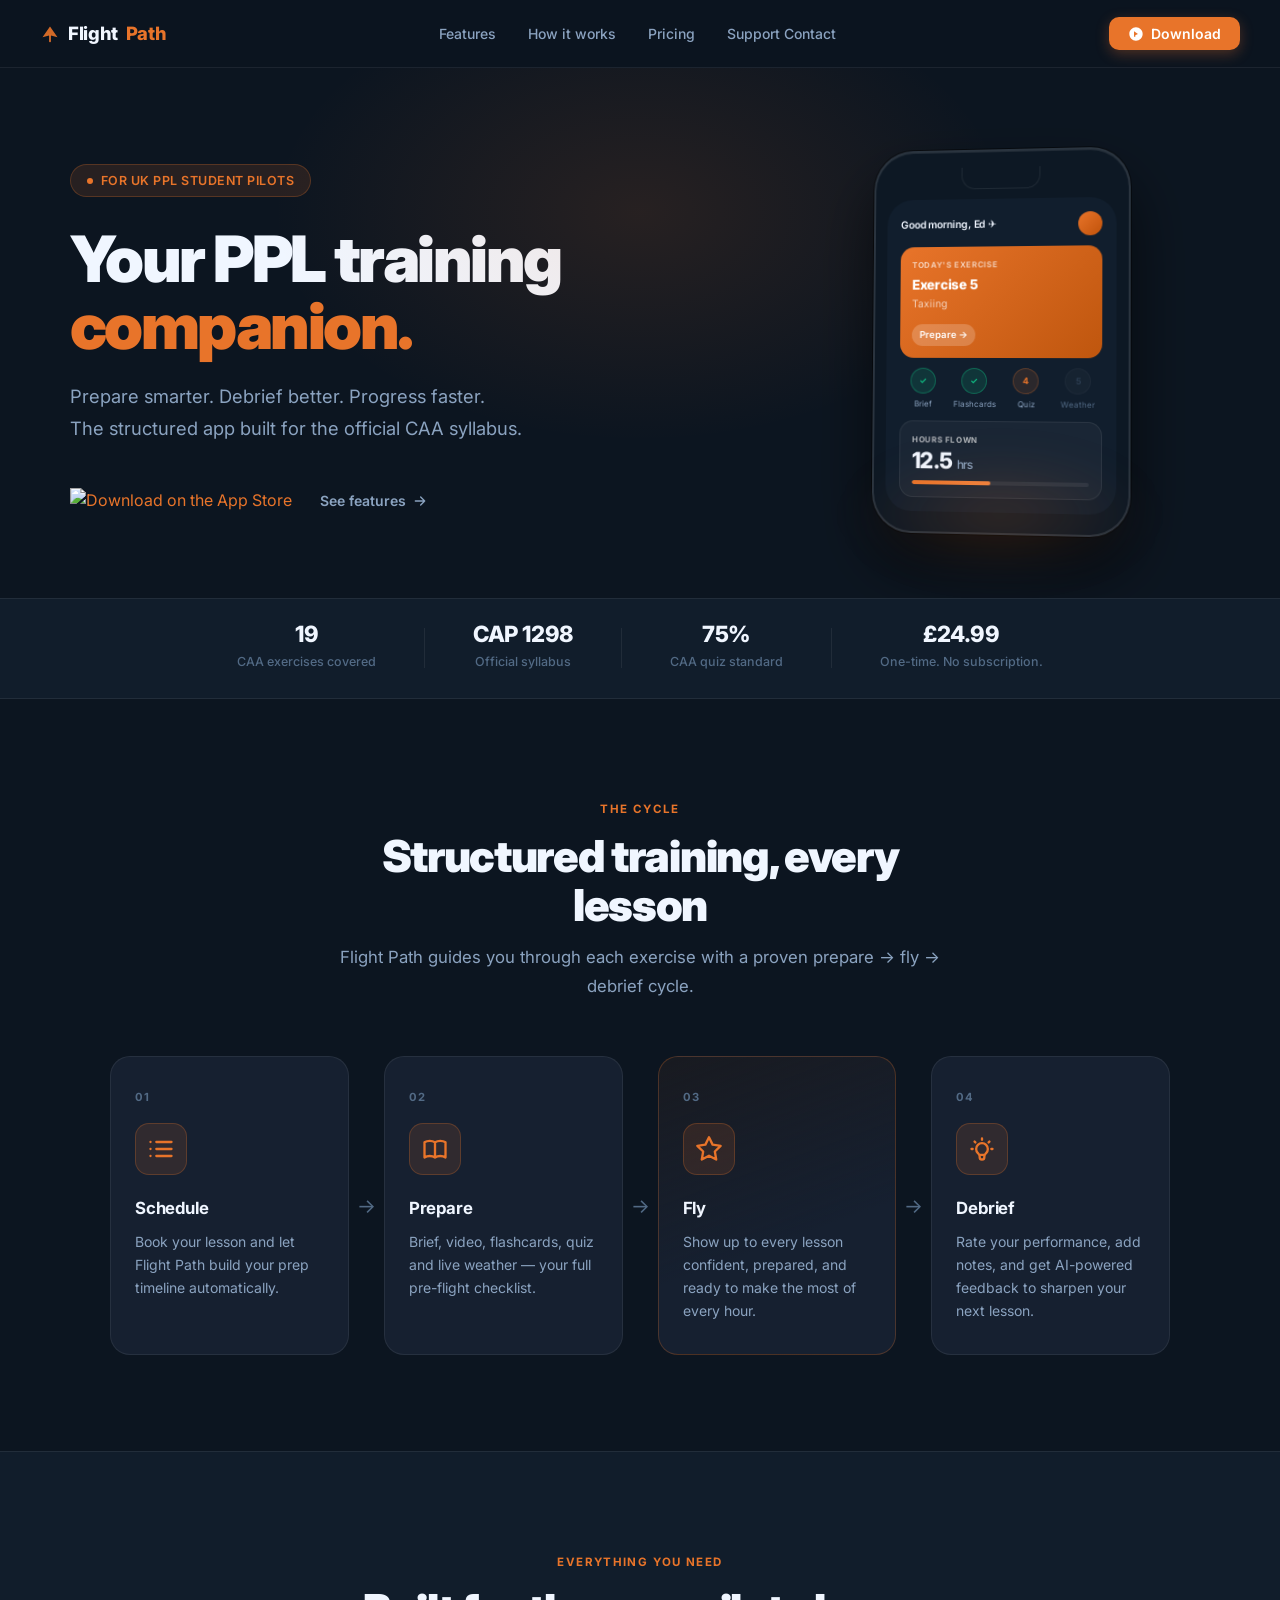
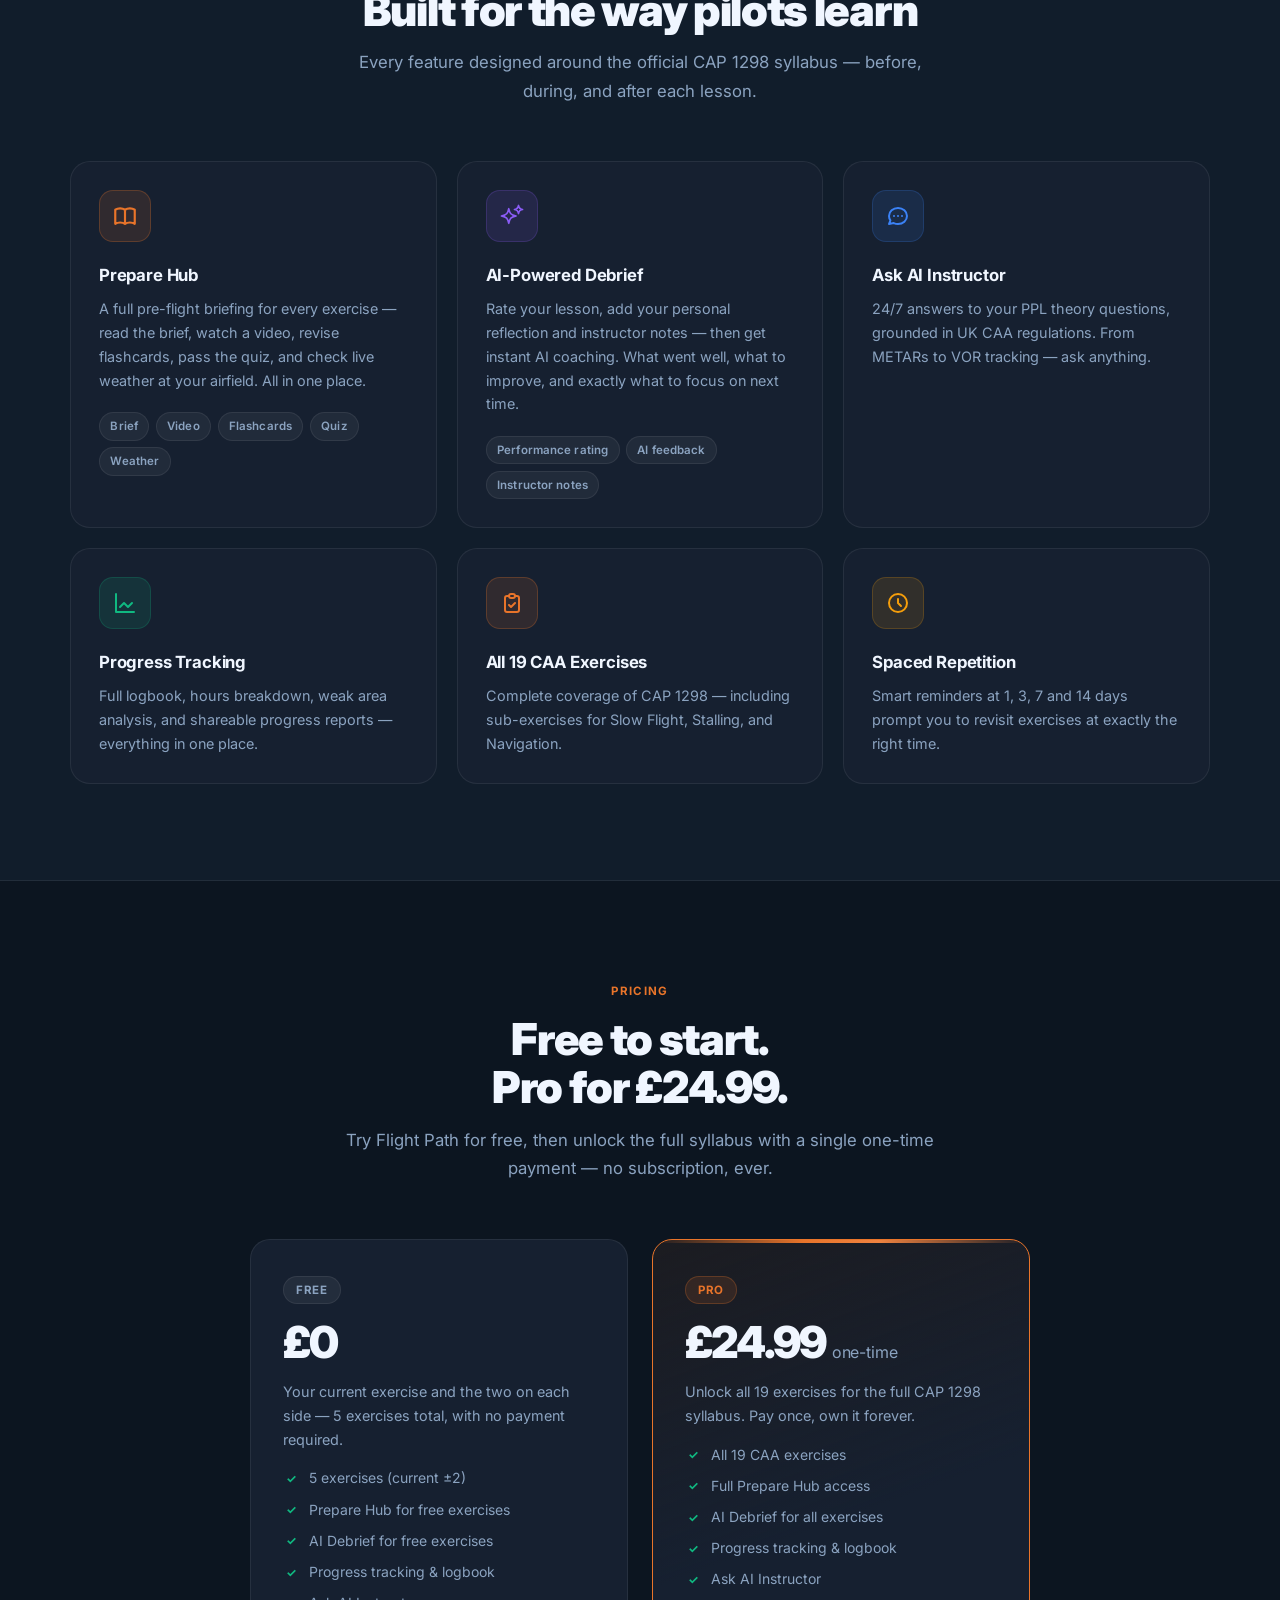
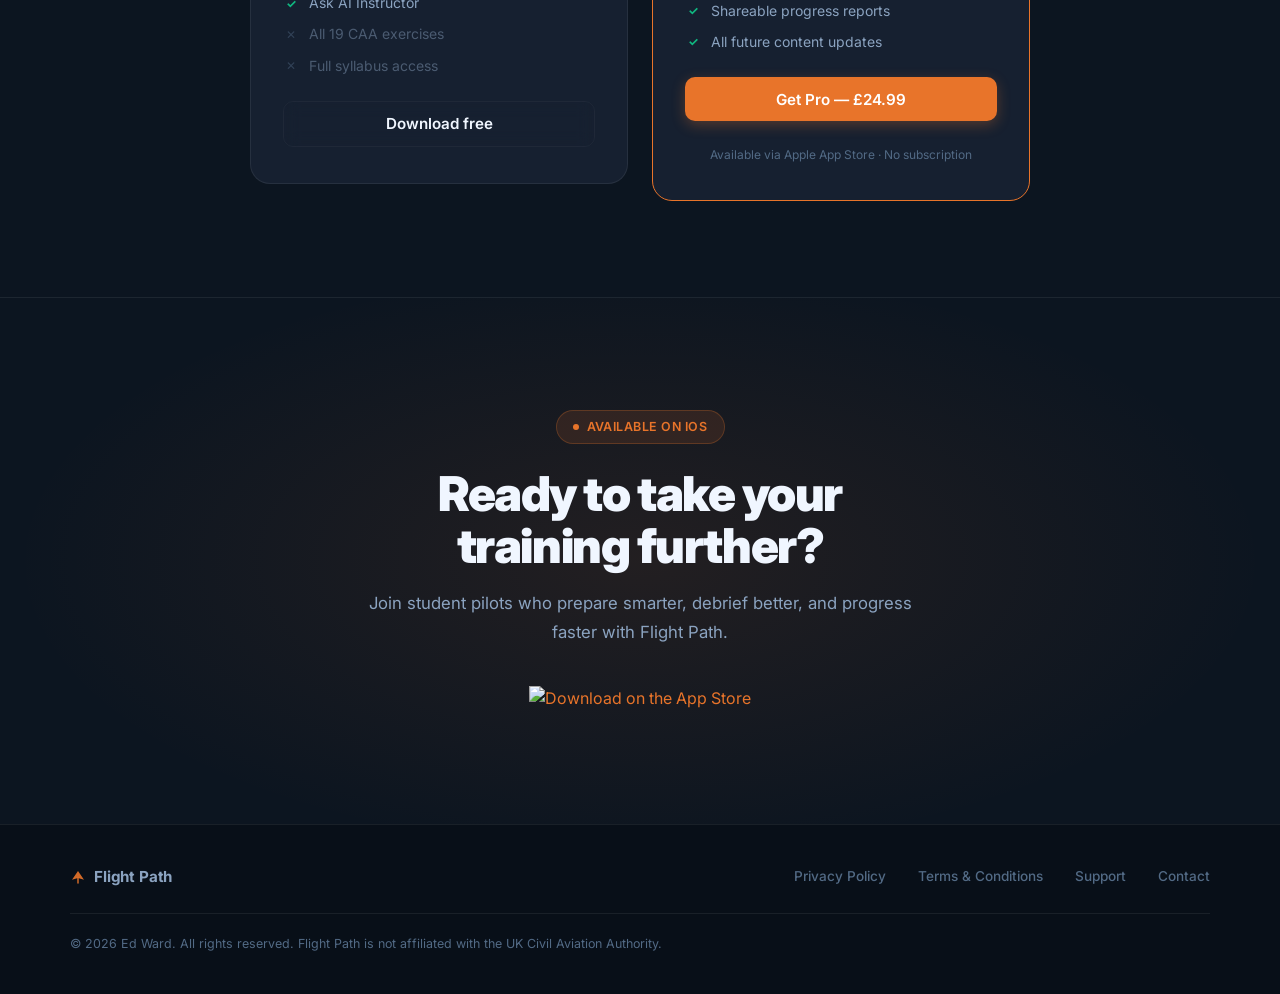
==== commit ce2d7bf3: "Add contact page with support, team and privacy cards Co-Authored-By: Claude Sonnet 4.6 <noreply@ant" ====
--- a/index.html
+++ b/index.html
@@ -26,7 +26,8 @@
       <li><a href="#features">Features</a></li>
       <li><a href="#how-it-works">How it works</a></li>
       <li><a href="#pricing">Pricing</a></li>
-      <li><a href="support.html">Support</a></li>
+      <li><a href="support.html">Support</a>
+        <a href="contact.html">Contact</a></li>
     </ul>
     <div class="nav-actions">
       <a href="#" class="btn btn-primary">
@@ -319,6 +320,7 @@
         <a href="privacy.html">Privacy Policy</a>
         <a href="terms.html">Terms &amp; Conditions</a>
         <a href="support.html">Support</a>
+        <a href="contact.html">Contact</a>
       </div>
     </div>
     <p class="footer-copy">© 2026 Ed Ward. All rights reserved. Flight Path is not affiliated with the UK Civil Aviation Authority.</p>
--- a/style.css
+++ b/style.css
@@ -971,3 +971,76 @@
   .legal-page { padding: 2.5rem 1.25rem 5rem; }
   .legal-nav { padding: 1rem 1.5rem; }
 }
+
+/* ─── CONTACT PAGE ──────────────────────────────────────── */
+
+.contact-grid {
+  display: flex;
+  flex-direction: column;
+  gap: 1rem;
+  margin-bottom: 2rem;
+}
+
+.contact-card {
+  display: flex;
+  gap: 1.25rem;
+  align-items: flex-start;
+  background: var(--bg-card);
+  border: 1px solid var(--border);
+  border-radius: var(--radius-card);
+  padding: 1.75rem;
+  transition: border-color 0.2s, transform 0.2s;
+}
+.contact-card:hover {
+  border-color: rgba(255,255,255,0.11);
+  transform: translateY(-2px);
+}
+
+.contact-card-icon {
+  width: 52px;
+  height: 52px;
+  border-radius: 14px;
+  display: flex;
+  align-items: center;
+  justify-content: center;
+  flex-shrink: 0;
+}
+.support-icon { background: var(--orange-dim); color: var(--orange); border: 1px solid var(--orange-border); }
+.team-icon    { background: var(--blue-dim);   color: var(--blue);   border: 1px solid rgba(59,130,246,0.2); }
+.privacy-icon { background: var(--green-dim);  color: var(--green);  border: 1px solid rgba(16,185,129,0.2); }
+
+.contact-card-body h2 {
+  font-size: 1.05rem;
+  font-weight: 700;
+  color: var(--text-1);
+  margin-bottom: 0.4rem;
+  letter-spacing: -0.01em;
+}
+.contact-card-body p {
+  font-size: 0.9rem;
+  color: var(--text-2);
+  line-height: 1.65;
+  margin-bottom: 0.75rem;
+}
+.contact-link {
+  font-size: 0.9rem;
+  font-weight: 600;
+  color: var(--orange);
+  text-decoration: none;
+  transition: opacity 0.15s;
+}
+.contact-link:hover { opacity: 0.8; text-decoration: underline; }
+
+.response-note {
+  display: flex;
+  align-items: center;
+  gap: 0.5rem;
+  color: var(--text-3);
+  font-size: 0.85rem;
+  margin-top: 0.5rem;
+}
+.response-note svg { flex-shrink: 0; }
+
+@media (max-width: 600px) {
+  .contact-card { flex-direction: column; }
+}
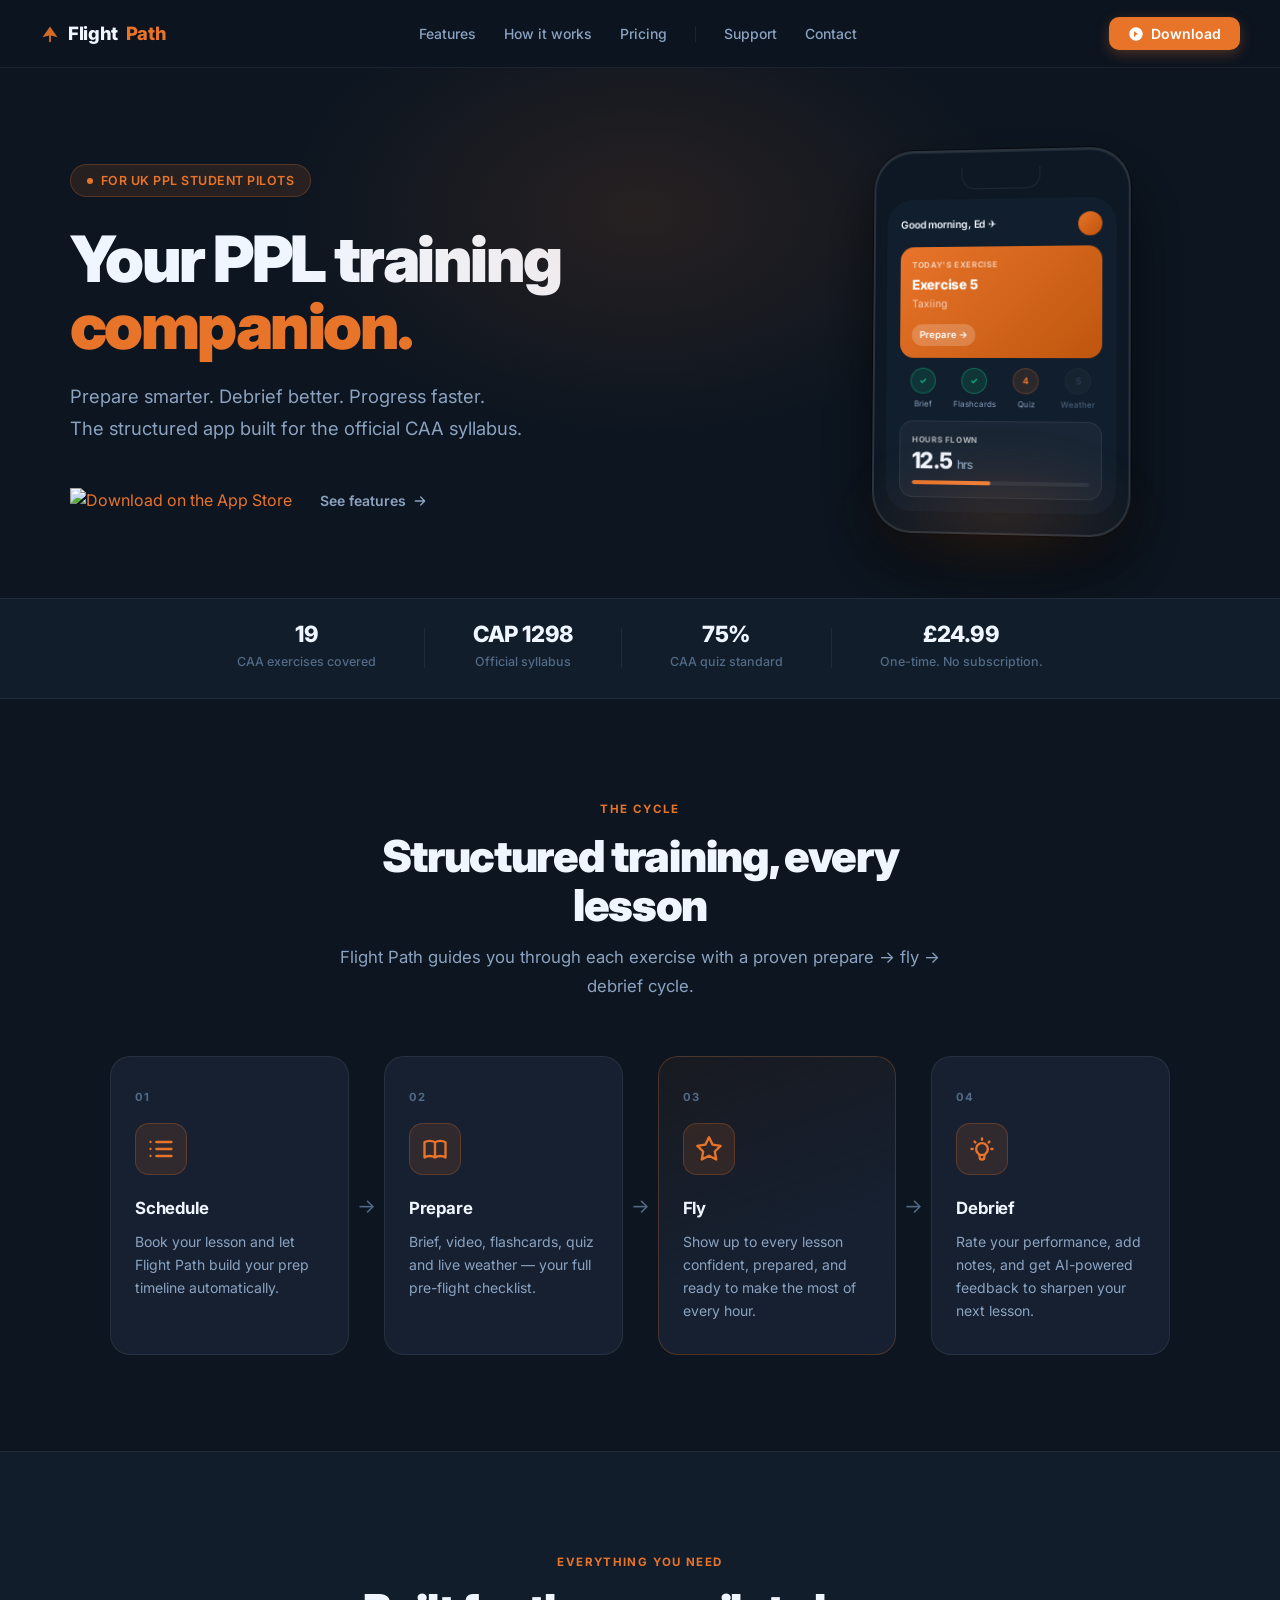
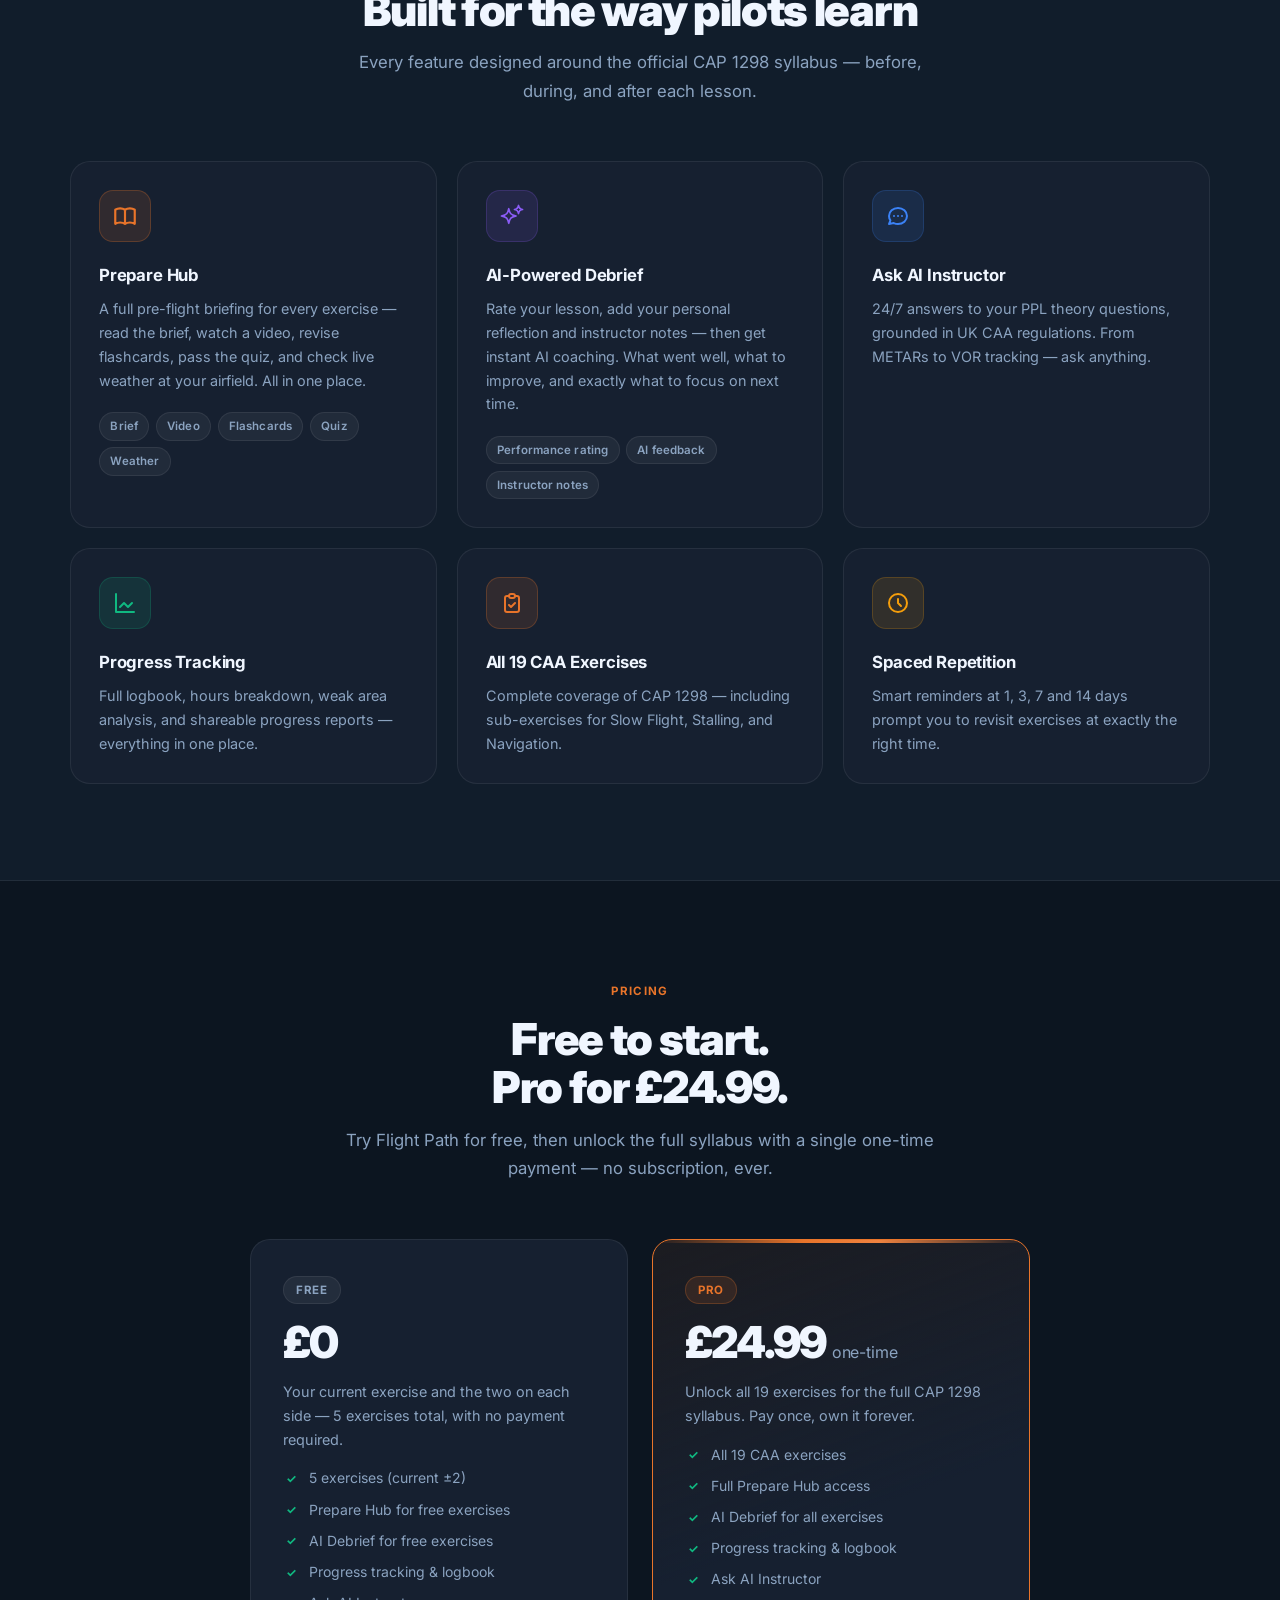
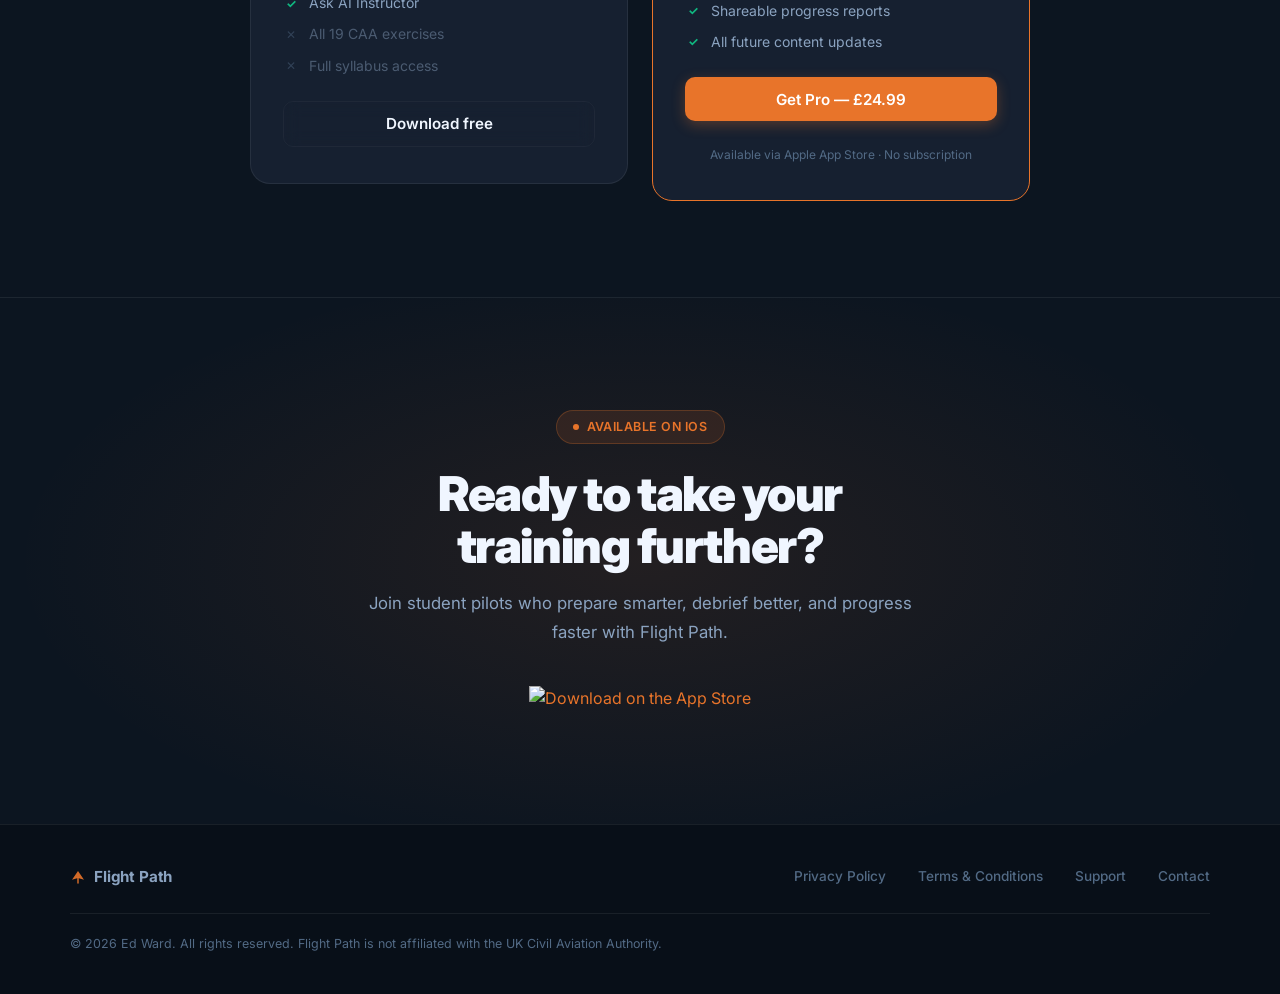
==== commit 64533414: "Fix nav: separate Support and Contact into individual li items, add divider Co-Authored-By: Claude S" ====
--- a/index.html
+++ b/index.html
@@ -26,8 +26,9 @@
       <li><a href="#features">Features</a></li>
       <li><a href="#how-it-works">How it works</a></li>
       <li><a href="#pricing">Pricing</a></li>
-      <li><a href="support.html">Support</a>
-        <a href="contact.html">Contact</a></li>
+      <li class="nav-divider" aria-hidden="true"></li>
+      <li><a href="support.html">Support</a></li>
+      <li><a href="contact.html">Contact</a></li>
     </ul>
     <div class="nav-actions">
       <a href="#" class="btn btn-primary">
--- a/style.css
+++ b/style.css
@@ -80,7 +80,8 @@
 
 .nav-links {
   display: flex;
-  gap: 2rem;
+  align-items: center;
+  gap: 1.75rem;
   list-style: none;
 }
 .nav-links a {
@@ -91,6 +92,12 @@
   text-decoration: none;
 }
 .nav-links a:hover { color: var(--text-1); text-decoration: none; }
+.nav-links .nav-divider {
+  width: 1px;
+  height: 16px;
+  background: var(--border);
+  flex-shrink: 0;
+}
 
 /* ─── BUTTONS ───────────────────────────────────────────── */
 
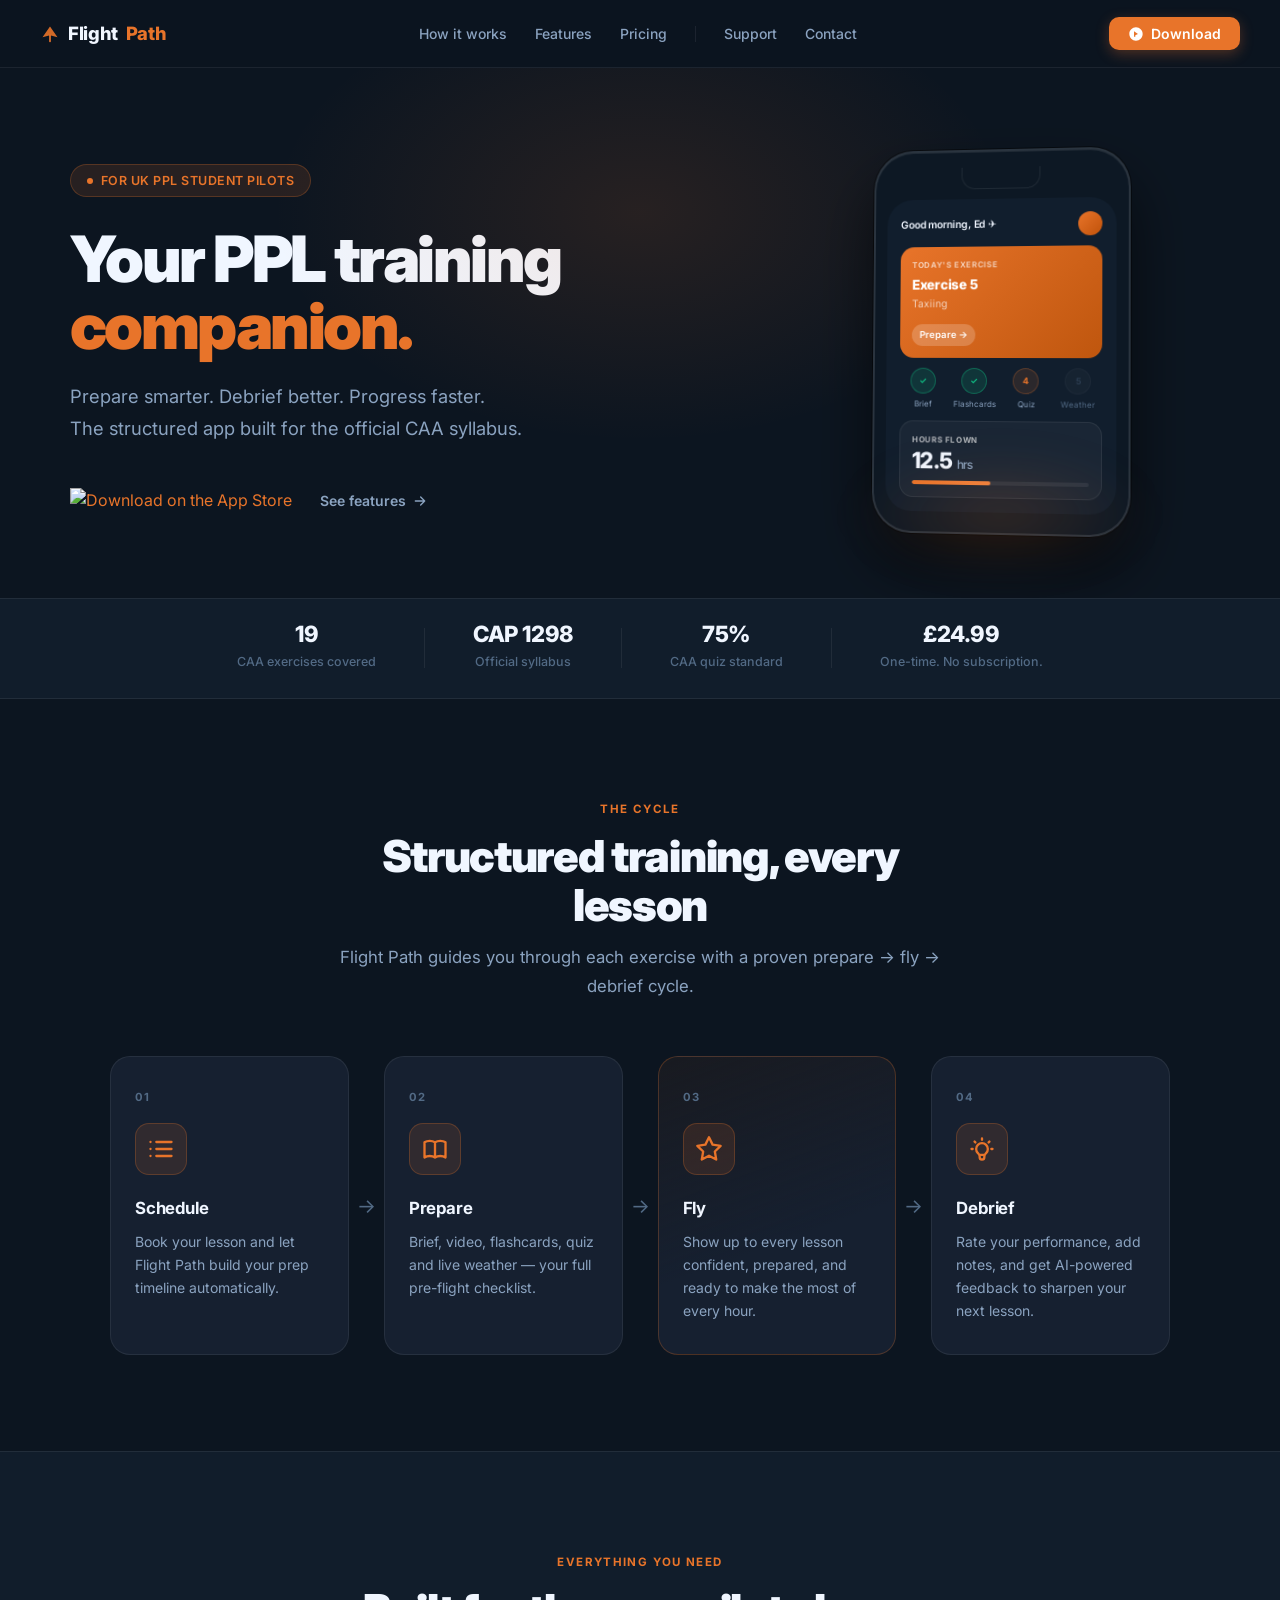
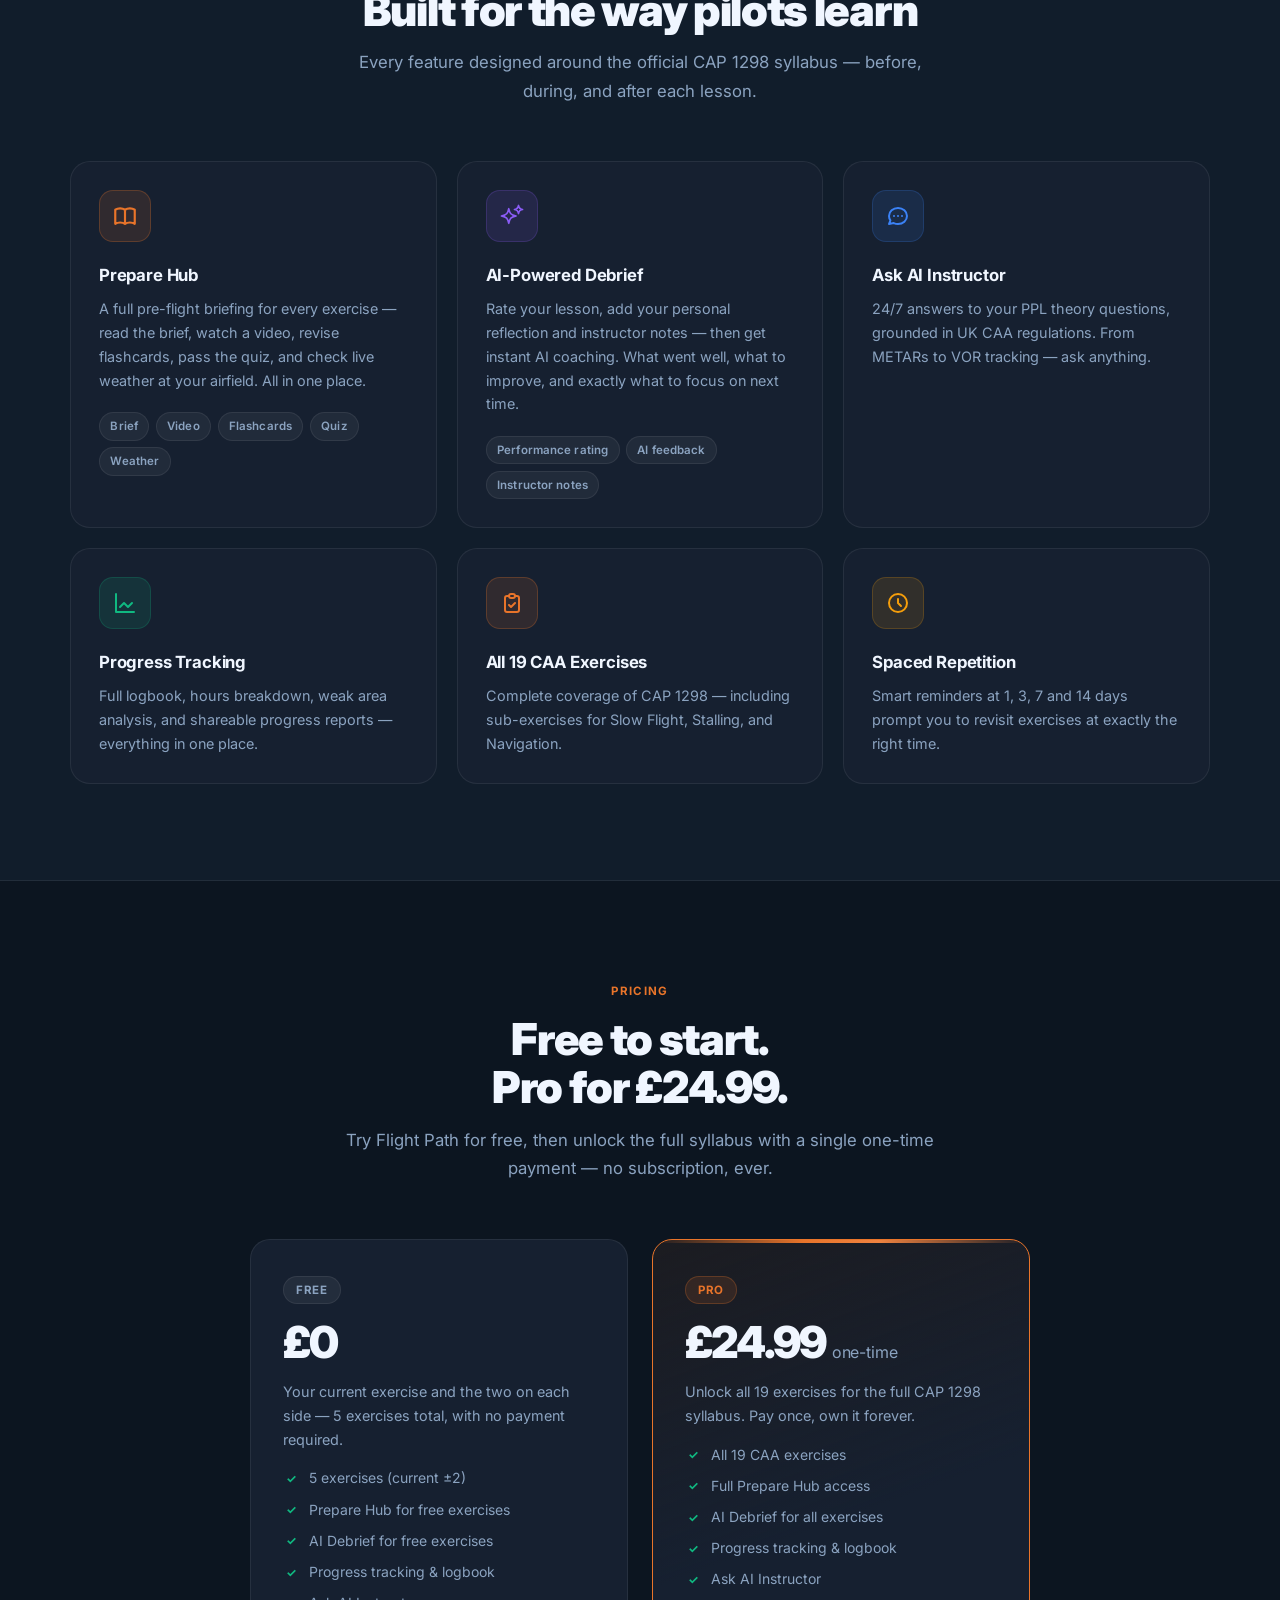
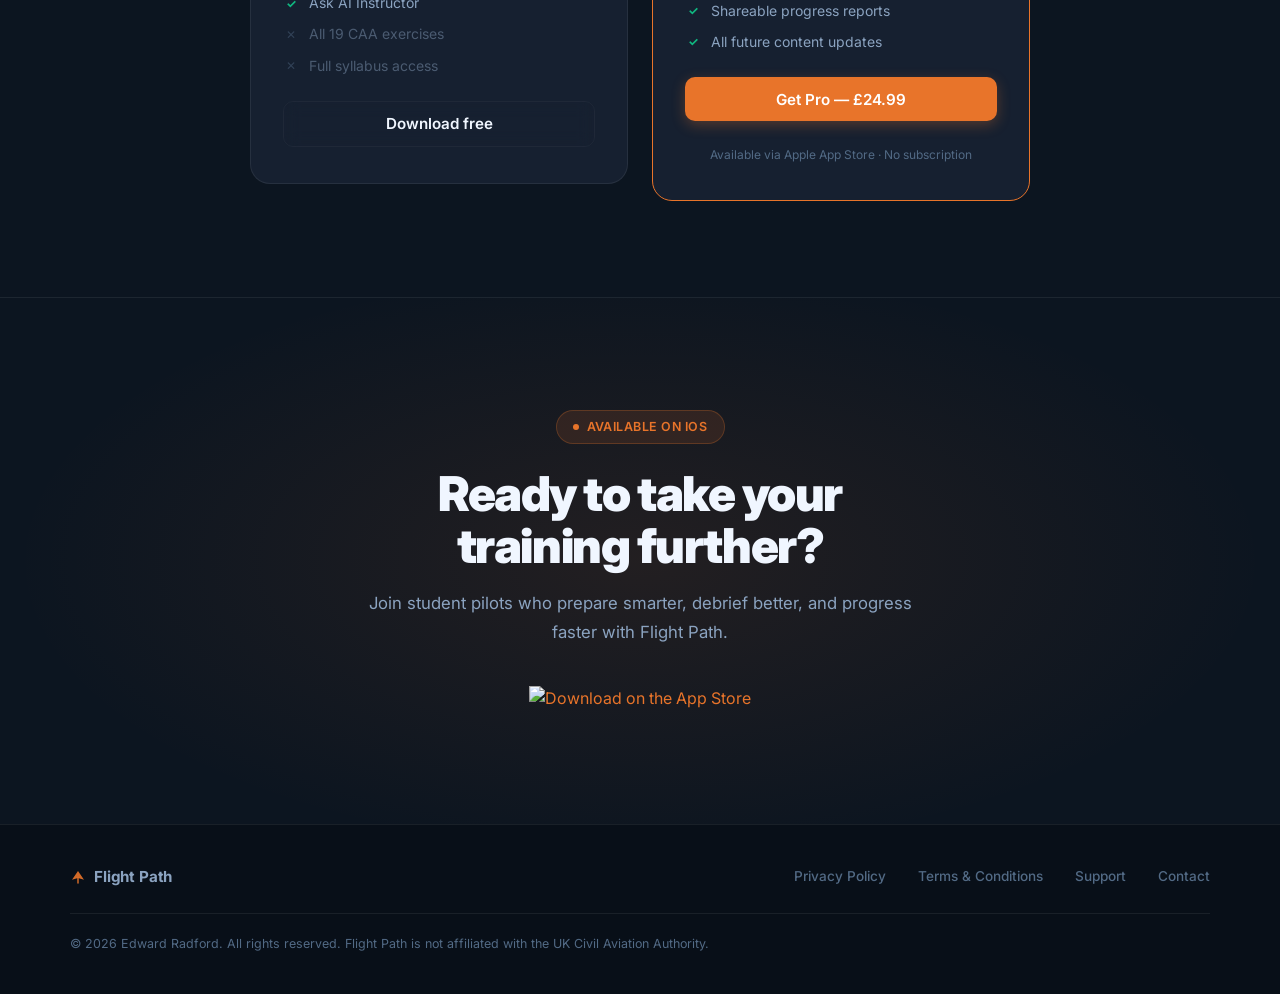
==== commit e2e953fb: "Fix mobile menu, card centering, SEO, and name updates - Add hamburger menu for mobile (was hidden w" ====
--- a/index.html
+++ b/index.html
@@ -9,6 +9,85 @@
   <meta property="og:description" content="Prepare smarter. Debrief better. Progress faster. The app built for UK PPL student pilots.">
   <meta property="og:type" content="website">
   <meta property="og:url" content="https://getflightpath.app">
+  <meta property="og:image" content="https://getflightpath.app/og-image.png">
+  <meta name="twitter:card" content="summary_large_image">
+  <meta name="twitter:title" content="Flight Path — UK PPL Training Companion">
+  <meta name="twitter:description" content="Prepare smarter. Debrief better. Progress faster. The app built for UK PPL student pilots.">
+  <meta name="robots" content="index, follow">
+  <meta name="keywords" content="PPL training app, UK pilot training, CAA syllabus, student pilot, flight training, PPL exam, aviation app, pilot logbook, flight debrief, CAP 1298">
+  <link rel="canonical" href="https://getflightpath.app">
+
+  <!-- Structured data for AI and search engines -->
+  <script type="application/ld+json">
+  {
+    "@context": "https://schema.org",
+    "@type": "MobileApplication",
+    "name": "Flight Path",
+    "operatingSystem": "iOS",
+    "applicationCategory": "EducationApplication",
+    "description": "The structured companion app for UK PPL student pilots. Covers all 19 CAA exercises with briefs, quizzes, flashcards, AI-powered debriefs, and progress tracking.",
+    "offers": [
+      {
+        "@type": "Offer",
+        "price": "0",
+        "priceCurrency": "GBP",
+        "name": "Free"
+      },
+      {
+        "@type": "Offer",
+        "price": "24.99",
+        "priceCurrency": "GBP",
+        "name": "Pro — Lifetime"
+      }
+    ],
+    "author": {
+      "@type": "Person",
+      "name": "Edward Radford"
+    },
+    "url": "https://getflightpath.app",
+    "inLanguage": "en-GB",
+    "audience": {
+      "@type": "EducationalAudience",
+      "educationalRole": "student",
+      "description": "UK Private Pilot Licence (PPL) student pilots"
+    }
+  }
+  </script>
+
+  <!-- FAQ structured data for rich snippets -->
+  <script type="application/ld+json">
+  {
+    "@context": "https://schema.org",
+    "@type": "FAQPage",
+    "mainEntity": [
+      {
+        "@type": "Question",
+        "name": "What is Flight Path?",
+        "acceptedAnswer": {
+          "@type": "Answer",
+          "text": "Flight Path is a companion app for UK PPL(A) student pilots. It guides you through all 19 official CAA exercises with structured preparation, quizzes, AI-powered debriefs, and progress tracking."
+        }
+      },
+      {
+        "@type": "Question",
+        "name": "How much does Flight Path cost?",
+        "acceptedAnswer": {
+          "@type": "Answer",
+          "text": "Flight Path is free to start with 5 exercises. The Pro version unlocks all 19 CAA exercises for a one-time payment of £24.99 — no subscription."
+        }
+      },
+      {
+        "@type": "Question",
+        "name": "What CAA exercises does Flight Path cover?",
+        "acceptedAnswer": {
+          "@type": "Answer",
+          "text": "Flight Path covers all 19 exercises in the CAP 1298 syllabus, including sub-exercises for Slow Flight, Stalling, and Navigation."
+        }
+      }
+    ]
+  }
+  </script>
+
   <link rel="preconnect" href="https://fonts.googleapis.com">
   <link rel="preconnect" href="https://fonts.gstatic.com" crossorigin>
   <link href="https://fonts.googleapis.com/css2?family=Inter:wght@300;400;500;600;700;800;900&display=swap" rel="stylesheet">
@@ -23,8 +102,8 @@
       Flight<span>Path</span>
     </a>
     <ul class="nav-links">
+      <li><a href="#how-it-works">How it works</a></li>
       <li><a href="#features">Features</a></li>
-      <li><a href="#how-it-works">How it works</a></li>
       <li><a href="#pricing">Pricing</a></li>
       <li class="nav-divider" aria-hidden="true"></li>
       <li><a href="support.html">Support</a></li>
@@ -36,6 +115,9 @@
         Download
       </a>
     </div>
+    <button class="nav-hamburger" aria-label="Toggle menu" onclick="document.querySelector('nav').classList.toggle('nav-open')">
+      <span></span><span></span><span></span>
+    </button>
   </nav>
 
   <!-- ── HERO ────────────────────────────────────────────── -->
@@ -324,7 +406,7 @@
         <a href="contact.html">Contact</a>
       </div>
     </div>
-    <p class="footer-copy">© 2026 Ed Ward. All rights reserved. Flight Path is not affiliated with the UK Civil Aviation Authority.</p>
+    <p class="footer-copy">© 2026 Edward Radford. All rights reserved. Flight Path is not affiliated with the UK Civil Aviation Authority.</p>
   </footer>
 
 </body>
--- a/style.css
+++ b/style.css
@@ -99,6 +99,25 @@
   flex-shrink: 0;
 }
 
+.nav-hamburger {
+  display: none;
+  flex-direction: column;
+  gap: 5px;
+  background: none;
+  border: none;
+  cursor: pointer;
+  padding: 8px;
+  z-index: 101;
+}
+.nav-hamburger span {
+  display: block;
+  width: 22px;
+  height: 2px;
+  background: var(--text-1);
+  border-radius: 2px;
+  transition: transform 0.3s, opacity 0.3s;
+}
+
 /* ─── BUTTONS ───────────────────────────────────────────── */
 
 .btn {
@@ -963,13 +982,30 @@
 
 @media (max-width: 720px) {
   nav { padding: 0 1.5rem; }
-  .nav-links { display: none; }
+  .nav-hamburger { display: flex; }
+  .nav-links {
+    display: none;
+    position: fixed;
+    top: 68px;
+    left: 0;
+    right: 0;
+    bottom: 0;
+    background: var(--bg);
+    flex-direction: column;
+    align-items: center;
+    justify-content: center;
+    gap: 2rem;
+    z-index: 99;
+  }
+  nav.nav-open .nav-links { display: flex; }
+  .nav-actions { display: none; }
+  nav.nav-open .nav-actions { display: flex; }
   section { padding: 4rem 1.5rem; }
   .hero { padding: 4rem 1.5rem; }
   .stats-bar { padding: 1.5rem; }
-  .stats-inner { gap: 1.5rem; }
+  .stats-inner { flex-wrap: wrap; justify-content: center; text-align: center; gap: 1.5rem; }
   .features-grid { grid-template-columns: 1fr; }
-  .pricing-container { grid-template-columns: 1fr; }
+  .pricing-container { grid-template-columns: 1fr; justify-items: center; }
   .steps-row { flex-direction: column; align-items: center; }
   .step-arrow { transform: rotate(90deg); padding: 0; }
   .step-card { max-width: 100%; width: 100%; }
